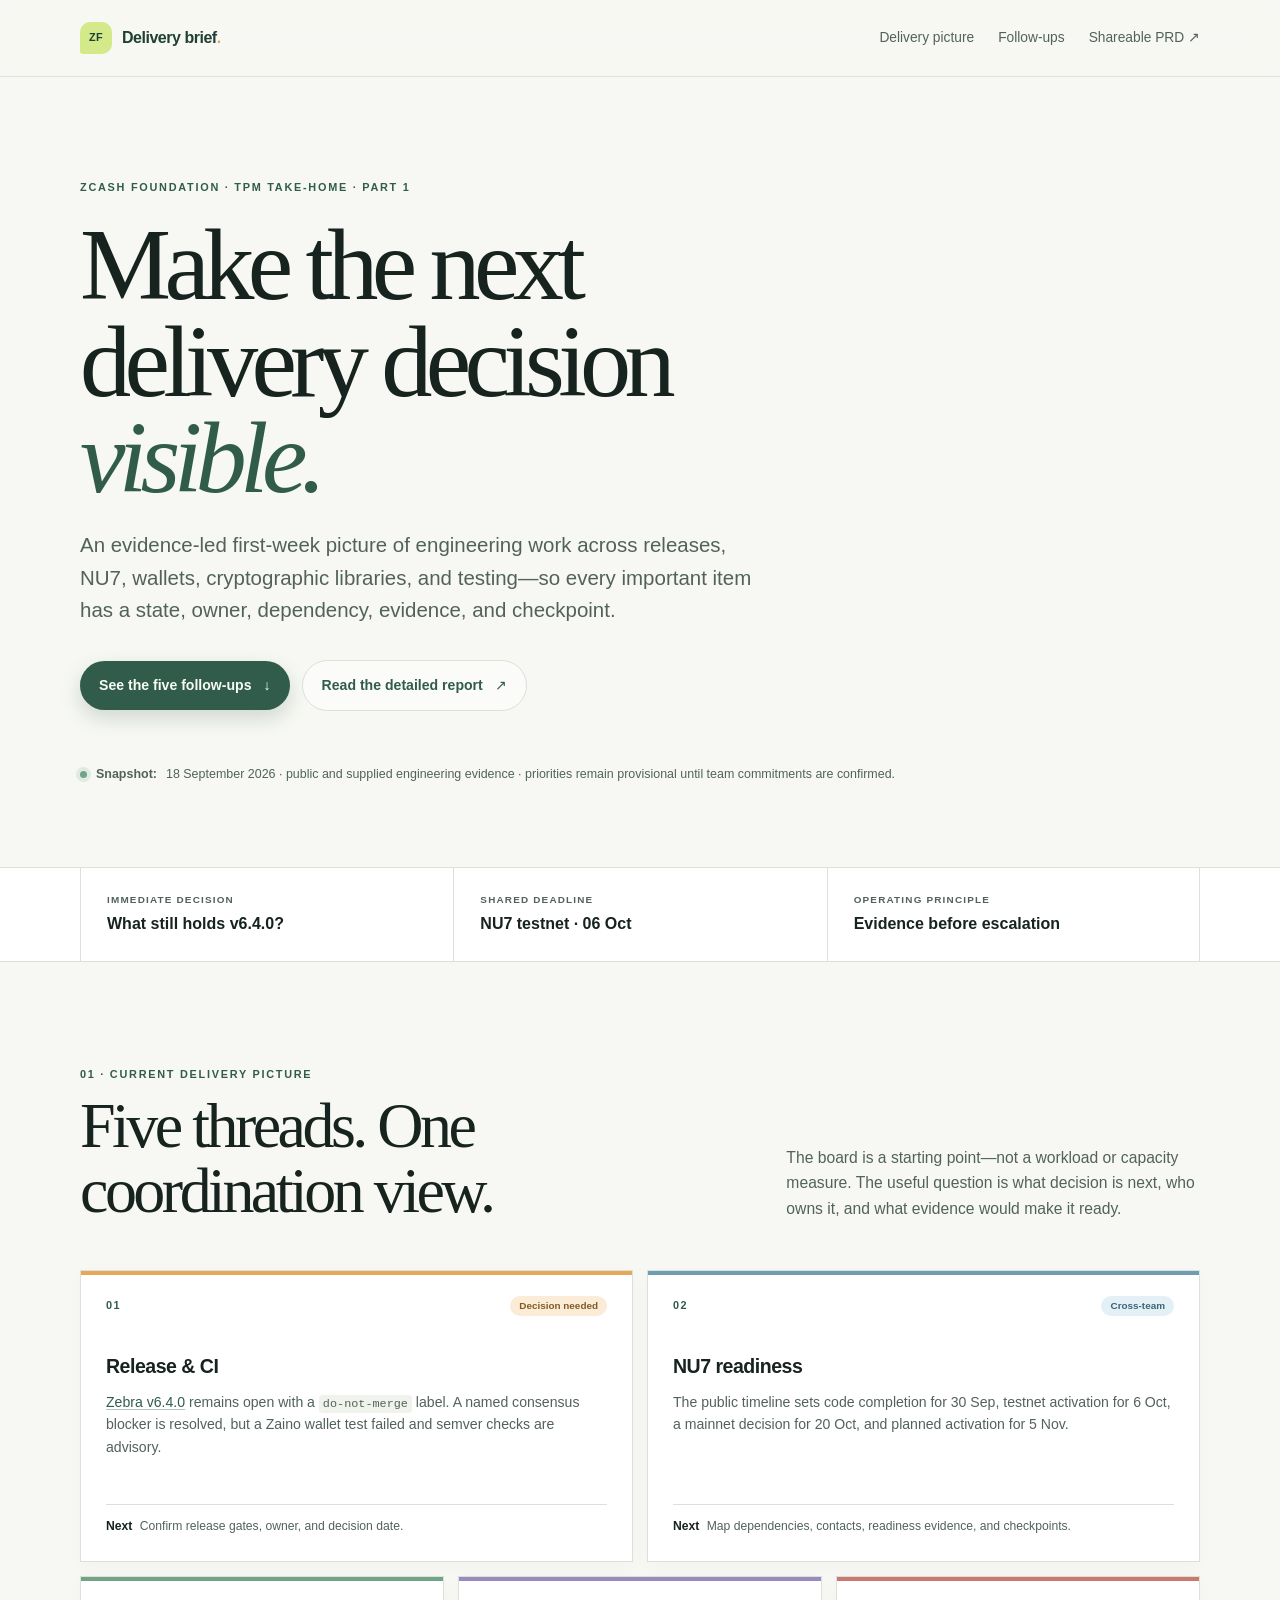
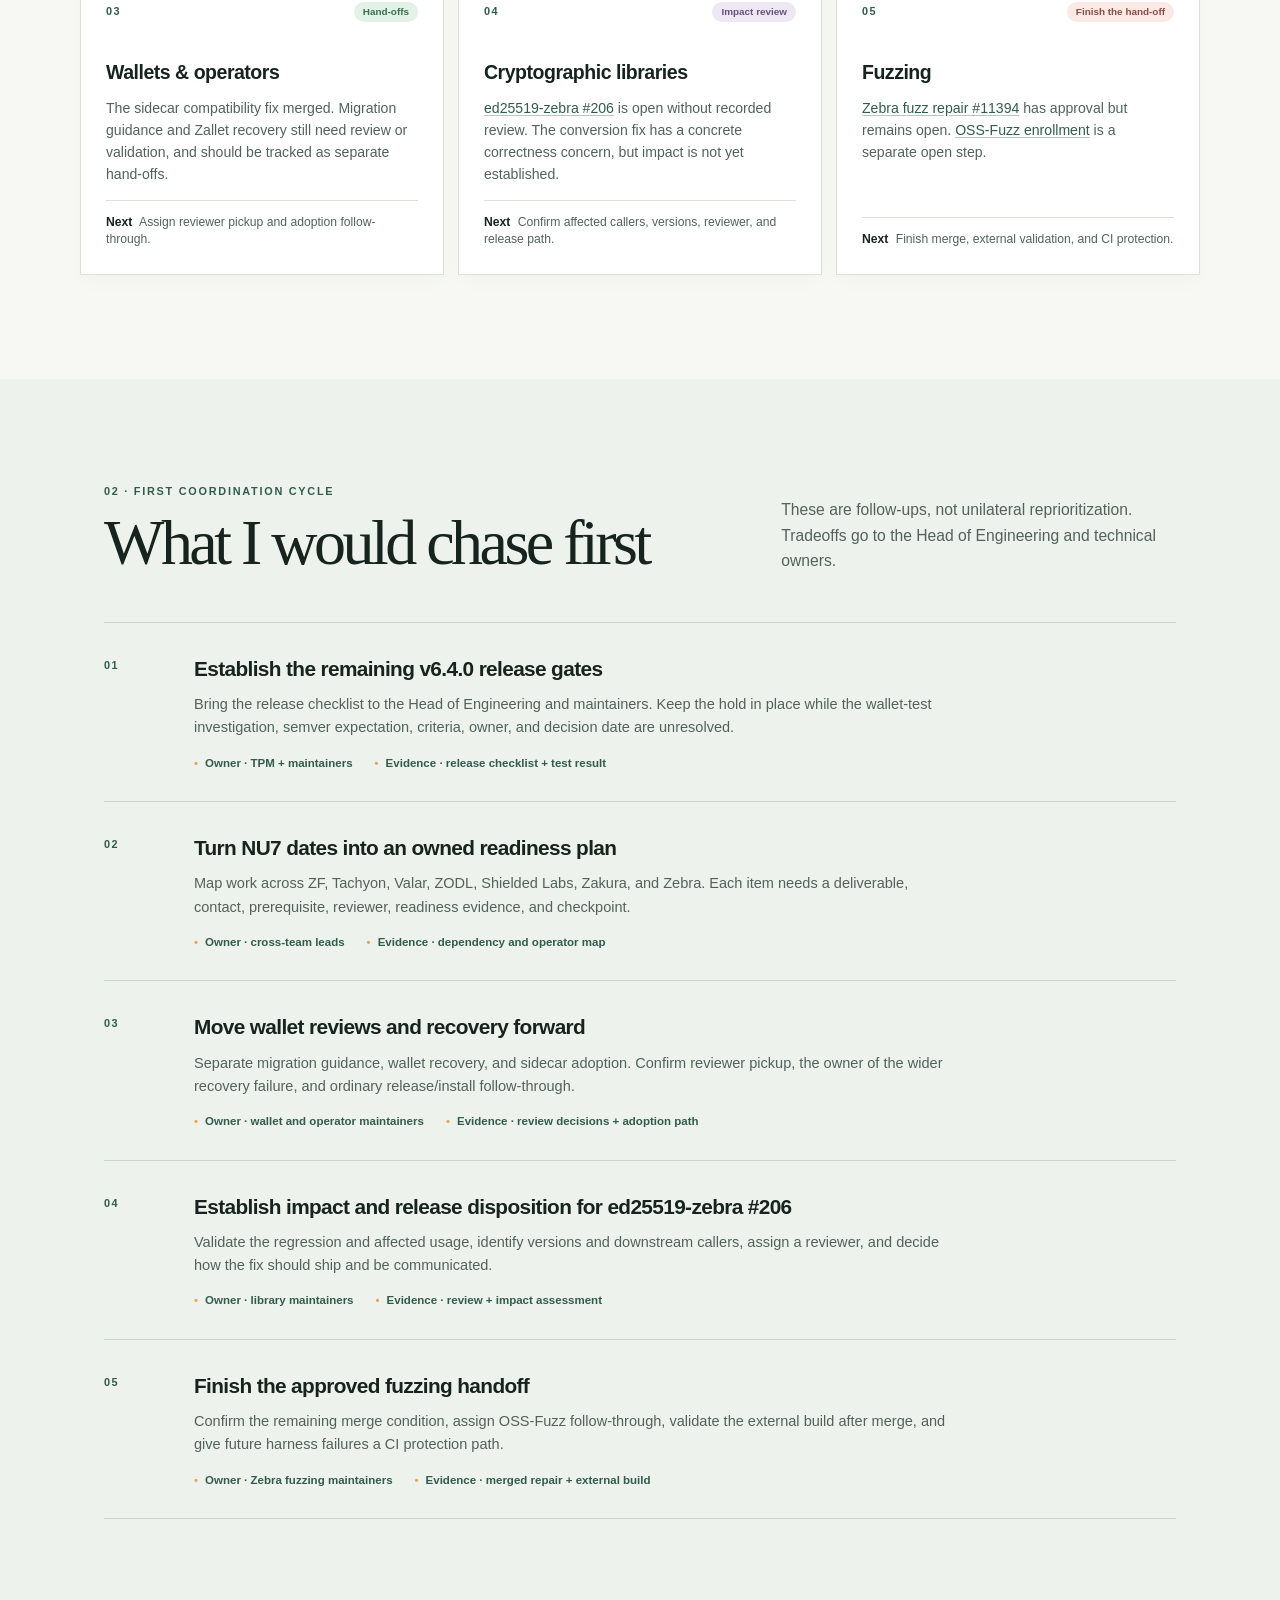
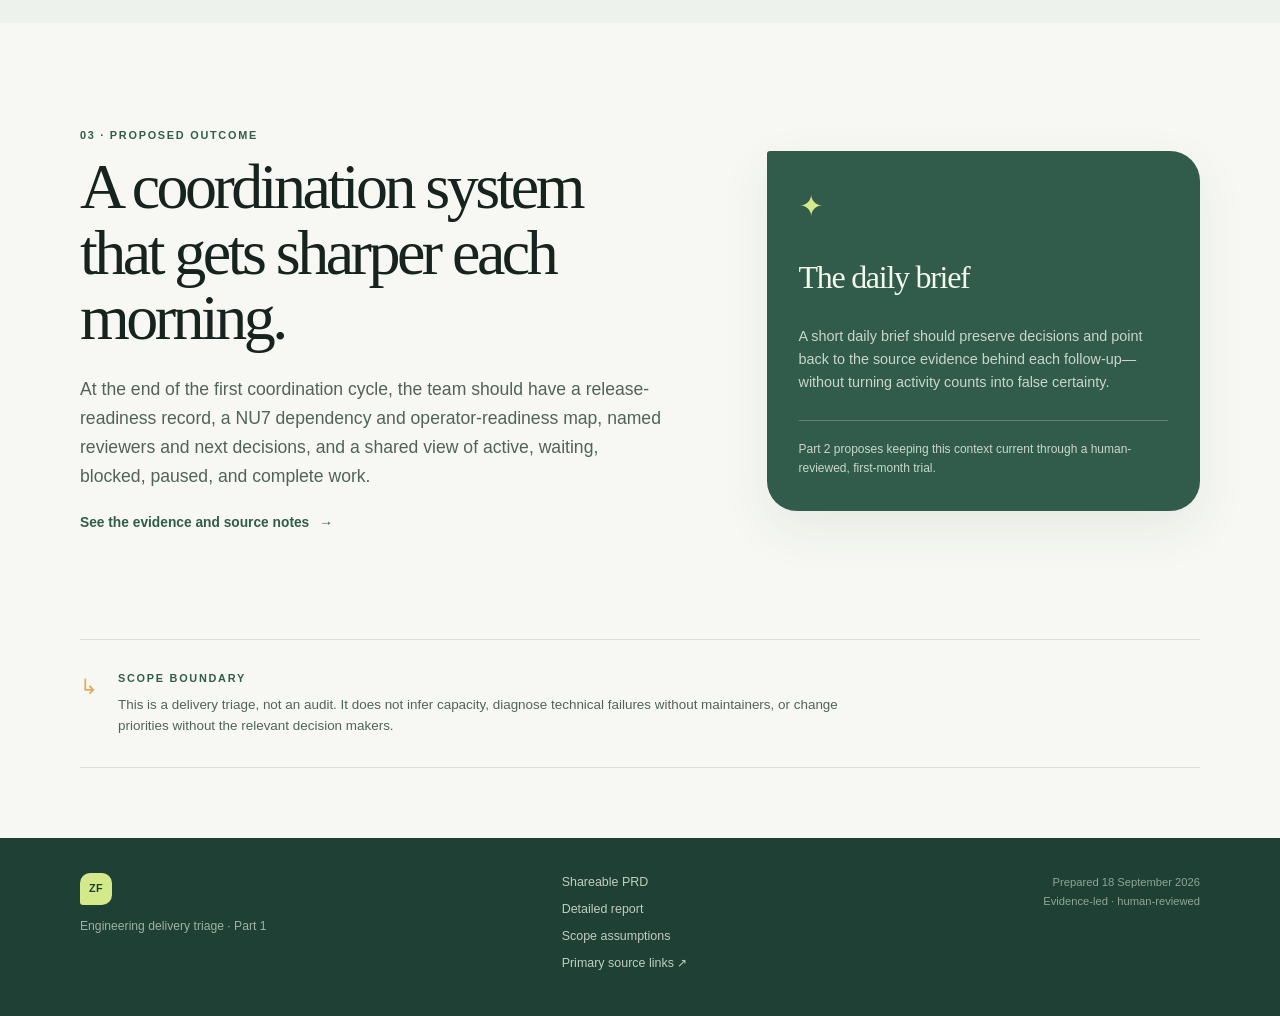
==== index.html @ 866935b1 "Add GitHub Pages delivery brief" ====
<!doctype html>
<html lang="en">
<head>
  <meta charset="utf-8">
  <meta name="viewport" content="width=device-width, initial-scale=1">
  <meta name="description" content="Part 1: an evidence-led delivery triage for the Zcash Foundation TPM take-home.">
  <title>Engineering delivery triage · Part 1</title>
  <link rel="stylesheet" href="styles.css">
</head>
<body>
  <header class="site-header">
    <div class="shell nav-wrap">
      <a class="brand" href="index.html" aria-label="Engineering delivery triage home">
        <span class="brand-mark">ZF</span>
        <span>Delivery brief<span class="brand-dot">.</span></span>
      </a>
      <nav aria-label="Primary navigation">
        <a href="#picture">Delivery picture</a>
        <a href="#follow-ups">Follow-ups</a>
        <a href="prd.html">Shareable PRD <span aria-hidden="true">↗</span></a>
      </nav>
    </div>
  </header>

  <main>
    <section class="hero shell">
      <div class="eyebrow">Zcash Foundation · TPM take-home · Part 1</div>
      <h1>Make the next delivery decision <em>visible.</em></h1>
      <p class="hero-lede">An evidence-led first-week picture of engineering work across releases, NU7, wallets, cryptographic libraries, and testing—so every important item has a state, owner, dependency, evidence, and checkpoint.</p>
      <div class="hero-actions">
        <a class="button button-primary" href="#follow-ups">See the five follow-ups <span aria-hidden="true">↓</span></a>
        <a class="button button-quiet" href="report.html">Read the detailed report <span aria-hidden="true">↗</span></a>
      </div>
      <div class="hero-note"><span class="status-dot"></span><strong>Snapshot:</strong> 18 September 2026 · public and supplied engineering evidence · priorities remain provisional until team commitments are confirmed.</div>
    </section>

    <section class="signal-strip" aria-label="Key signals">
      <div class="shell signal-grid">
        <div class="signal"><span class="signal-label">Immediate decision</span><strong>What still holds v6.4.0?</strong></div>
        <div class="signal"><span class="signal-label">Shared deadline</span><strong>NU7 testnet · 06 Oct</strong></div>
        <div class="signal"><span class="signal-label">Operating principle</span><strong>Evidence before escalation</strong></div>
      </div>
    </section>

    <section class="section shell" id="picture">
      <div class="section-heading">
        <div><div class="eyebrow">01 · Current delivery picture</div><h2>Five threads. One coordination view.</h2></div>
        <p>The board is a starting point—not a workload or capacity measure. The useful question is what decision is next, who owns it, and what evidence would make it ready.</p>
      </div>
      <div class="picture-grid">
        <article class="picture-card card-release">
          <div class="card-top"><span class="number">01</span><span class="tag tag-amber">Decision needed</span></div>
          <h3>Release &amp; CI</h3>
          <p><a href="https://github.com/ZcashFoundation/zebra/pull/11254">Zebra v6.4.0</a> remains open with a <code>do-not-merge</code> label. A named consensus blocker is resolved, but a Zaino wallet test failed and semver checks are advisory.</p>
          <div class="card-foot"><span>Next</span> Confirm release gates, owner, and decision date.</div>
        </article>
        <article class="picture-card card-nu7">
          <div class="card-top"><span class="number">02</span><span class="tag tag-blue">Cross-team</span></div>
          <h3>NU7 readiness</h3>
          <p>The public timeline sets code completion for 30 Sep, testnet activation for 6 Oct, a mainnet decision for 20 Oct, and planned activation for 5 Nov.</p>
          <div class="card-foot"><span>Next</span> Map dependencies, contacts, readiness evidence, and checkpoints.</div>
        </article>
        <article class="picture-card card-wallets">
          <div class="card-top"><span class="number">03</span><span class="tag tag-green">Hand-offs</span></div>
          <h3>Wallets &amp; operators</h3>
          <p>The sidecar compatibility fix merged. Migration guidance and Zallet recovery still need review or validation, and should be tracked as separate hand-offs.</p>
          <div class="card-foot"><span>Next</span> Assign reviewer pickup and adoption follow-through.</div>
        </article>
        <article class="picture-card card-crypto">
          <div class="card-top"><span class="number">04</span><span class="tag tag-purple">Impact review</span></div>
          <h3>Cryptographic libraries</h3>
          <p><a href="https://github.com/ZcashFoundation/ed25519-zebra/pull/206">ed25519-zebra #206</a> is open without recorded review. The conversion fix has a concrete correctness concern, but impact is not yet established.</p>
          <div class="card-foot"><span>Next</span> Confirm affected callers, versions, reviewer, and release path.</div>
        </article>
        <article class="picture-card card-fuzz">
          <div class="card-top"><span class="number">05</span><span class="tag tag-red">Finish the hand-off</span></div>
          <h3>Fuzzing</h3>
          <p><a href="https://github.com/ZcashFoundation/zebra/pull/11394">Zebra fuzz repair #11394</a> has approval but remains open. <a href="https://github.com/google/oss-fuzz/pull/15900">OSS-Fuzz enrollment</a> is a separate open step.</p>
          <div class="card-foot"><span>Next</span> Finish merge, external validation, and CI protection.</div>
        </article>
      </div>
    </section>

    <section class="section section-tint" id="follow-ups">
      <div class="shell">
        <div class="section-heading">
          <div><div class="eyebrow">02 · First coordination cycle</div><h2>What I would chase first</h2></div>
          <p>These are follow-ups, not unilateral reprioritization. Tradeoffs go to the Head of Engineering and technical owners.</p>
        </div>
        <div class="follow-list">
          <article class="follow-item"><div class="follow-index">01</div><div><h3>Establish the remaining v6.4.0 release gates</h3><p>Bring the release checklist to the Head of Engineering and maintainers. Keep the hold in place while the wallet-test investigation, semver expectation, criteria, owner, and decision date are unresolved.</p><div class="meta-row"><span>Owner · TPM + maintainers</span><span>Evidence · release checklist + test result</span></div></div></article>
          <article class="follow-item"><div class="follow-index">02</div><div><h3>Turn NU7 dates into an owned readiness plan</h3><p>Map work across ZF, Tachyon, Valar, ZODL, Shielded Labs, Zakura, and Zebra. Each item needs a deliverable, contact, prerequisite, reviewer, readiness evidence, and checkpoint.</p><div class="meta-row"><span>Owner · cross-team leads</span><span>Evidence · dependency and operator map</span></div></div></article>
          <article class="follow-item"><div class="follow-index">03</div><div><h3>Move wallet reviews and recovery forward</h3><p>Separate migration guidance, wallet recovery, and sidecar adoption. Confirm reviewer pickup, the owner of the wider recovery failure, and ordinary release/install follow-through.</p><div class="meta-row"><span>Owner · wallet and operator maintainers</span><span>Evidence · review decisions + adoption path</span></div></div></article>
          <article class="follow-item"><div class="follow-index">04</div><div><h3>Establish impact and release disposition for ed25519-zebra #206</h3><p>Validate the regression and affected usage, identify versions and downstream callers, assign a reviewer, and decide how the fix should ship and be communicated.</p><div class="meta-row"><span>Owner · library maintainers</span><span>Evidence · review + impact assessment</span></div></div></article>
          <article class="follow-item"><div class="follow-index">05</div><div><h3>Finish the approved fuzzing handoff</h3><p>Confirm the remaining merge condition, assign OSS-Fuzz follow-through, validate the external build after merge, and give future harness failures a CI protection path.</p><div class="meta-row"><span>Owner · Zebra fuzzing maintainers</span><span>Evidence · merged repair + external build</span></div></div></article>
        </div>
      </div>
    </section>

    <section class="section shell two-col" id="outcome">
      <div>
        <div class="eyebrow">03 · Proposed outcome</div>
        <h2>A coordination system that gets sharper each morning.</h2>
        <p class="large-copy">At the end of the first coordination cycle, the team should have a release-readiness record, a NU7 dependency and operator-readiness map, named reviewers and next decisions, and a shared view of active, waiting, blocked, paused, and complete work.</p>
        <a class="text-link" href="report.html">See the evidence and source notes <span aria-hidden="true">→</span></a>
      </div>
      <aside class="outcome-card">
        <div class="outcome-icon">✦</div>
        <h3>The daily brief</h3>
        <p>A short daily brief should preserve decisions and point back to the source evidence behind each follow-up—without turning activity counts into false certainty.</p>
        <div class="outcome-rule"></div>
        <p class="muted">Part 2 proposes keeping this context current through a human-reviewed, first-month trial.</p>
      </aside>
    </section>

    <section class="boundary shell">
      <div class="boundary-mark">↳</div>
      <div><div class="eyebrow">Scope boundary</div><p>This is a delivery triage, not an audit. It does not infer capacity, diagnose technical failures without maintainers, or change priorities without the relevant decision makers.</p></div>
    </section>
  </main>

  <footer class="site-footer">
    <div class="shell footer-grid">
      <div><span class="brand-mark">ZF</span><p>Engineering delivery triage · Part 1</p></div>
      <div class="footer-links"><a href="prd.html">Shareable PRD</a><a href="report.html">Detailed report</a><a href="output/part-1-scope-assumptions.md">Scope assumptions</a><a href="https://github.com/ZcashFoundation/zebra/milestone/42">Primary source links <span aria-hidden="true">↗</span></a></div>
      <div class="footer-note">Prepared 18 September 2026<br>Evidence-led · human-reviewed</div>
    </div>
  </footer>
</body>
</html>
---- styles.css ----
:root {
  --ink: #17231f;
  --ink-soft: #52625b;
  --paper: #f7f8f3;
  --surface: #ffffff;
  --tint: #edf2ec;
  --line: #d9e1d8;
  --moss: #315c4c;
  --moss-dark: #1f4035;
  --lime: #d4e98a;
  --amber: #e7a759;
  --blue: #6f9db2;
  --purple: #9b8abb;
  --red: #c9796d;
  --green: #71a486;
  --shadow: 0 18px 50px rgba(34, 59, 49, .08);
  font-family: Inter, ui-sans-serif, -apple-system, BlinkMacSystemFont, "Segoe UI", sans-serif;
  color: var(--ink);
  background: var(--paper);
  font-synthesis: none;
}

* { box-sizing: border-box; }
html { scroll-behavior: smooth; }
body { margin: 0; background: var(--paper); line-height: 1.6; }
a { color: inherit; }
.shell { width: min(1120px, calc(100% - 48px)); margin: 0 auto; }
.site-header { border-bottom: 1px solid rgba(217, 225, 216, .82); background: rgba(247, 248, 243, .88); backdrop-filter: blur(14px); position: sticky; top: 0; z-index: 10; }
.nav-wrap { min-height: 76px; display: flex; align-items: center; justify-content: space-between; gap: 24px; }
.brand { display: inline-flex; align-items: center; gap: 10px; color: var(--moss-dark); text-decoration: none; font-weight: 750; letter-spacing: -.03em; }
.brand-mark { display: inline-grid; place-items: center; width: 32px; height: 32px; border-radius: 10px 10px 10px 3px; color: var(--moss-dark); background: var(--lime); font-size: .68rem; letter-spacing: .04em; font-weight: 850; }
.brand-dot { color: var(--amber); }
nav { display: flex; gap: 24px; align-items: center; font-size: .86rem; color: var(--ink-soft); }
nav a, .text-link, .footer-links a { text-decoration: none; }
nav a:hover, .text-link:hover, .footer-links a:hover { color: var(--moss); }
.hero { padding: 102px 0 82px; position: relative; }
.hero::before { content: ""; width: 290px; height: 290px; border-radius: 50%; background: rgba(212, 233, 138, .34); filter: blur(3px); position: absolute; top: 56px; right: 4%; z-index: -1; }
.eyebrow { text-transform: uppercase; letter-spacing: .16em; font-size: .68rem; font-weight: 800; color: var(--moss); }
h1, h2, h3, p { margin-top: 0; }
h1 { max-width: 780px; margin: 21px 0 23px; font: 500 clamp(3.3rem, 8vw, 6.8rem)/.94 Georgia, "Times New Roman", serif; letter-spacing: -.065em; }
h1 em { color: var(--moss); font-style: italic; }
.hero-lede { max-width: 690px; color: var(--ink-soft); font-size: clamp(1.05rem, 1.8vw, 1.28rem); line-height: 1.58; }
.hero-actions { display: flex; flex-wrap: wrap; align-items: center; gap: 12px; margin-top: 34px; }
.button { display: inline-flex; align-items: center; gap: 12px; border-radius: 99px; padding: 13px 19px; font-size: .88rem; font-weight: 750; text-decoration: none; transition: transform .2s ease, box-shadow .2s ease, background .2s ease; }
.button:hover { transform: translateY(-2px); }
.button-primary { color: #f7fbf3; background: var(--moss); box-shadow: 0 8px 20px rgba(49, 92, 76, .2); }
.button-primary:hover { background: var(--moss-dark); box-shadow: 0 10px 25px rgba(49, 92, 76, .28); }
.button-quiet { border: 1px solid var(--line); background: rgba(255, 255, 255, .55); color: var(--moss); }
.button-quiet:hover { background: var(--surface); }
.hero-note { margin-top: 54px; display: flex; align-items: center; gap: 9px; color: var(--ink-soft); font-size: .78rem; }
.status-dot { width: 7px; height: 7px; background: var(--green); border-radius: 50%; box-shadow: 0 0 0 4px rgba(113, 164, 134, .16); flex: 0 0 auto; }
.signal-strip { border-top: 1px solid var(--line); border-bottom: 1px solid var(--line); background: var(--surface); }
.signal-grid { display: grid; grid-template-columns: repeat(3, 1fr); }
.signal { min-height: 93px; padding: 20px 26px; border-left: 1px solid var(--line); display: flex; flex-direction: column; justify-content: center; gap: 3px; }
.signal:last-child { border-right: 1px solid var(--line); }
.signal-label { text-transform: uppercase; letter-spacing: .12em; font-size: .62rem; color: var(--ink-soft); font-weight: 800; }
.signal strong { font-size: 1rem; font-weight: 650; }
.section { padding: 104px 0; }
.section-tint { background: var(--tint); max-width: none; padding-left: max(24px, calc((100vw - 1120px) / 2)); padding-right: max(24px, calc((100vw - 1120px) / 2)); }
.section-heading { display: grid; grid-template-columns: minmax(0, 1fr) minmax(300px, .65fr); gap: 70px; align-items: end; margin-bottom: 46px; }
h2 { margin: 10px 0 0; font: 500 clamp(2.3rem, 5vw, 4.2rem)/1.02 Georgia, "Times New Roman", serif; letter-spacing: -.055em; }
.section-heading > p { color: var(--ink-soft); font-size: .98rem; margin-bottom: 3px; }
.picture-grid { display: grid; grid-template-columns: repeat(6, 1fr); gap: 14px; }
.picture-card { background: var(--surface); border: 1px solid var(--line); min-height: 292px; padding: 25px; display: flex; flex-direction: column; position: relative; overflow: hidden; box-shadow: 0 6px 18px rgba(34, 59, 49, .025); }
.picture-card::before { content: ""; height: 4px; background: var(--accent); position: absolute; left: 0; right: 0; top: 0; }
.picture-card:nth-child(-n+2) { grid-column: span 3; }
.picture-card:nth-child(n+3) { grid-column: span 2; }
.card-release { --accent: var(--amber); } .card-nu7 { --accent: var(--blue); } .card-wallets { --accent: var(--green); } .card-crypto { --accent: var(--purple); } .card-fuzz { --accent: var(--red); }
.card-top { display: flex; justify-content: space-between; align-items: center; gap: 10px; margin-bottom: 35px; }
.number, .follow-index { color: var(--moss); font-size: .68rem; letter-spacing: .14em; font-weight: 850; }
.tag { border-radius: 99px; padding: 5px 9px; font-size: .62rem; line-height: 1; font-weight: 800; white-space: nowrap; }
.tag-amber { color: #835a22; background: #faecd6; } .tag-blue { color: #3c6578; background: #e3f0f5; } .tag-green { color: #3c6d50; background: #e2f2e6; } .tag-purple { color: #655278; background: #eee8f5; } .tag-red { color: #8b4d46; background: #fae9e5; }
.picture-card h3 { margin-bottom: 9px; font-size: 1.22rem; letter-spacing: -.025em; }
.picture-card p { color: var(--ink-soft); font-size: .88rem; line-height: 1.58; }
.picture-card a { color: var(--moss); text-decoration-color: rgba(49, 92, 76, .35); text-underline-offset: 2px; }
code { background: #f0f2ec; border-radius: 4px; padding: 2px 4px; font-size: .84em; }
.card-foot { border-top: 1px solid var(--line); padding-top: 13px; margin-top: auto; color: var(--ink-soft); font-size: .76rem; line-height: 1.45; }
.card-foot span { color: var(--ink); font-weight: 800; margin-right: 4px; }
.follow-list { border-top: 1px solid rgba(49, 92, 76, .18); }
.follow-item { display: grid; grid-template-columns: 65px 1fr; gap: 25px; padding: 29px 0; border-bottom: 1px solid rgba(49, 92, 76, .18); }
.follow-index { padding-top: 5px; }
.follow-item h3 { margin-bottom: 8px; font-size: 1.3rem; letter-spacing: -.03em; }
.follow-item p { max-width: 760px; color: var(--ink-soft); font-size: .91rem; margin-bottom: 14px; }
.meta-row { display: flex; gap: 22px; flex-wrap: wrap; color: var(--moss); font-size: .72rem; font-weight: 750; }
.meta-row span::before { content: "•"; color: var(--amber); margin-right: 7px; }
.two-col { display: grid; grid-template-columns: 1.15fr .85fr; gap: 100px; align-items: center; }
.large-copy { margin-top: 25px; max-width: 650px; color: var(--ink-soft); font-size: 1.1rem; line-height: 1.65; }
.text-link { display: inline-flex; gap: 10px; align-items: center; color: var(--moss); font-size: .86rem; font-weight: 800; }
.outcome-card { padding: 32px; background: var(--moss); color: #f4f8ed; border-radius: 3px 30px 30px 30px; box-shadow: var(--shadow); }
.outcome-icon { color: var(--lime); font-size: 1.8rem; margin-bottom: 32px; }
.outcome-card h3 { font: 500 2rem/1 Georgia, serif; letter-spacing: -.04em; }
.outcome-card p { color: rgba(244, 248, 237, .78); font-size: .9rem; }
.outcome-rule { height: 1px; margin: 26px 0 19px; background: rgba(244, 248, 237, .25); }
.outcome-card .muted { font-size: .75rem; margin-bottom: 0; }
.boundary { border-top: 1px solid var(--line); border-bottom: 1px solid var(--line); padding-top: 30px; padding-bottom: 30px; display: flex; align-items: flex-start; gap: 20px; color: var(--ink-soft); }
.boundary-mark { color: var(--amber); font-size: 1.3rem; }
.boundary p { max-width: 760px; margin: 7px 0 0; font-size: .84rem; }
.site-footer { margin-top: 70px; padding: 35px 0 42px; background: var(--moss-dark); color: #eff5e9; }
.footer-grid { display: grid; grid-template-columns: 1fr 1fr auto; gap: 30px; align-items: start; }
.footer-grid .brand-mark { margin-bottom: 12px; } .footer-grid p { color: rgba(239, 245, 233, .62); margin: 0; font-size: .76rem; }
.footer-links { display: flex; flex-direction: column; gap: 7px; color: rgba(239, 245, 233, .78); font-size: .78rem; }
.footer-note { color: rgba(239, 245, 233, .55); font-size: .7rem; line-height: 1.7; text-align: right; }

/* Long-form report */
.report-shell { max-width: 840px; padding-top: 78px; padding-bottom: 100px; }
.report-header { border-bottom: 1px solid var(--line); padding-bottom: 40px; margin-bottom: 48px; }
.report-header h1 { font-size: clamp(3rem, 7vw, 5.4rem); margin-bottom: 20px; }
.report-kicker { color: var(--ink-soft); font-size: .85rem; }
.prose { color: var(--ink); }
.prose h1, .prose h2, .prose h3, .prose h4 { scroll-margin-top: 100px; }
.prose h1 { font: 500 clamp(2.4rem, 6vw, 4.5rem)/1 Georgia, serif; margin: 0 0 30px; }
.prose h2 { font-size: 2.2rem; margin-top: 60px; margin-bottom: 16px; }
.prose h3 { font: 650 1.3rem/1.25 var(--font, Inter, sans-serif); margin-top: 34px; margin-bottom: 10px; }
.prose p, .prose li { max-width: 740px; color: #405149; font-size: 1rem; }
.prose p { margin-bottom: 17px; }
.prose ul, .prose ol { padding-left: 25px; margin: 12px 0 24px; }
.prose li { margin: 7px 0; }
.prose a { color: var(--moss); text-underline-offset: 3px; }
.prose strong { color: var(--ink); }
.prose blockquote { border-left: 3px solid var(--lime); margin: 26px 0; padding: 4px 22px; color: var(--ink-soft); }
.prose table { width: 100%; border-collapse: collapse; margin: 24px 0 35px; font-size: .88rem; }
.prose th, .prose td { border: 1px solid var(--line); padding: 11px 13px; text-align: left; vertical-align: top; }
.prose th { background: var(--tint); color: var(--moss-dark); font-weight: 800; }
.prose hr { border: 0; border-top: 1px solid var(--line); margin: 42px 0; }
.prose pre { overflow-x: auto; background: #1b2e27; color: #eef5e9; padding: 18px; border-radius: 10px; }
.prose pre code { background: transparent; padding: 0; }
.loading, .error { padding: 25px; background: var(--tint); border: 1px solid var(--line); color: var(--ink-soft); }
.error { border-color: #eab9b0; background: #fff1ee; color: #824c43; }

@media (max-width: 760px) {
  .shell { width: min(100% - 32px, 620px); }
  .site-header { position: static; }
  .nav-wrap { min-height: 68px; }
  nav { gap: 12px; font-size: .72rem; } nav a:nth-child(-n+2) { display: none; }
  .hero { padding: 72px 0 60px; } .hero::before { width: 190px; height: 190px; top: 35px; right: -50px; }
  h1 { font-size: clamp(3.1rem, 16vw, 5rem); } .hero-note { align-items: flex-start; line-height: 1.45; }
  .signal-grid { display: block; } .signal { min-height: 0; padding: 15px 0; border-left: 0; border-bottom: 1px solid var(--line); } .signal:last-child { border-right: 0; border-bottom: 0; }
  .section { padding: 72px 0; } .section-tint { padding-left: 16px; padding-right: 16px; } .section-heading { display: block; margin-bottom: 32px; } .section-heading > p { margin-top: 20px; }
  .picture-grid { display: block; } .picture-card { margin-bottom: 14px; min-height: 260px; }
  .follow-item { grid-template-columns: 39px 1fr; gap: 12px; } .follow-item h3 { font-size: 1.12rem; }
  .two-col { display: block; } .outcome-card { margin-top: 45px; } .boundary { margin-top: 0; }
  .footer-grid { display: block; } .footer-links { margin: 28px 0; } .footer-note { text-align: left; }
  .report-shell { padding-top: 55px; } .prose table { display: block; overflow-x: auto; white-space: normal; }
}
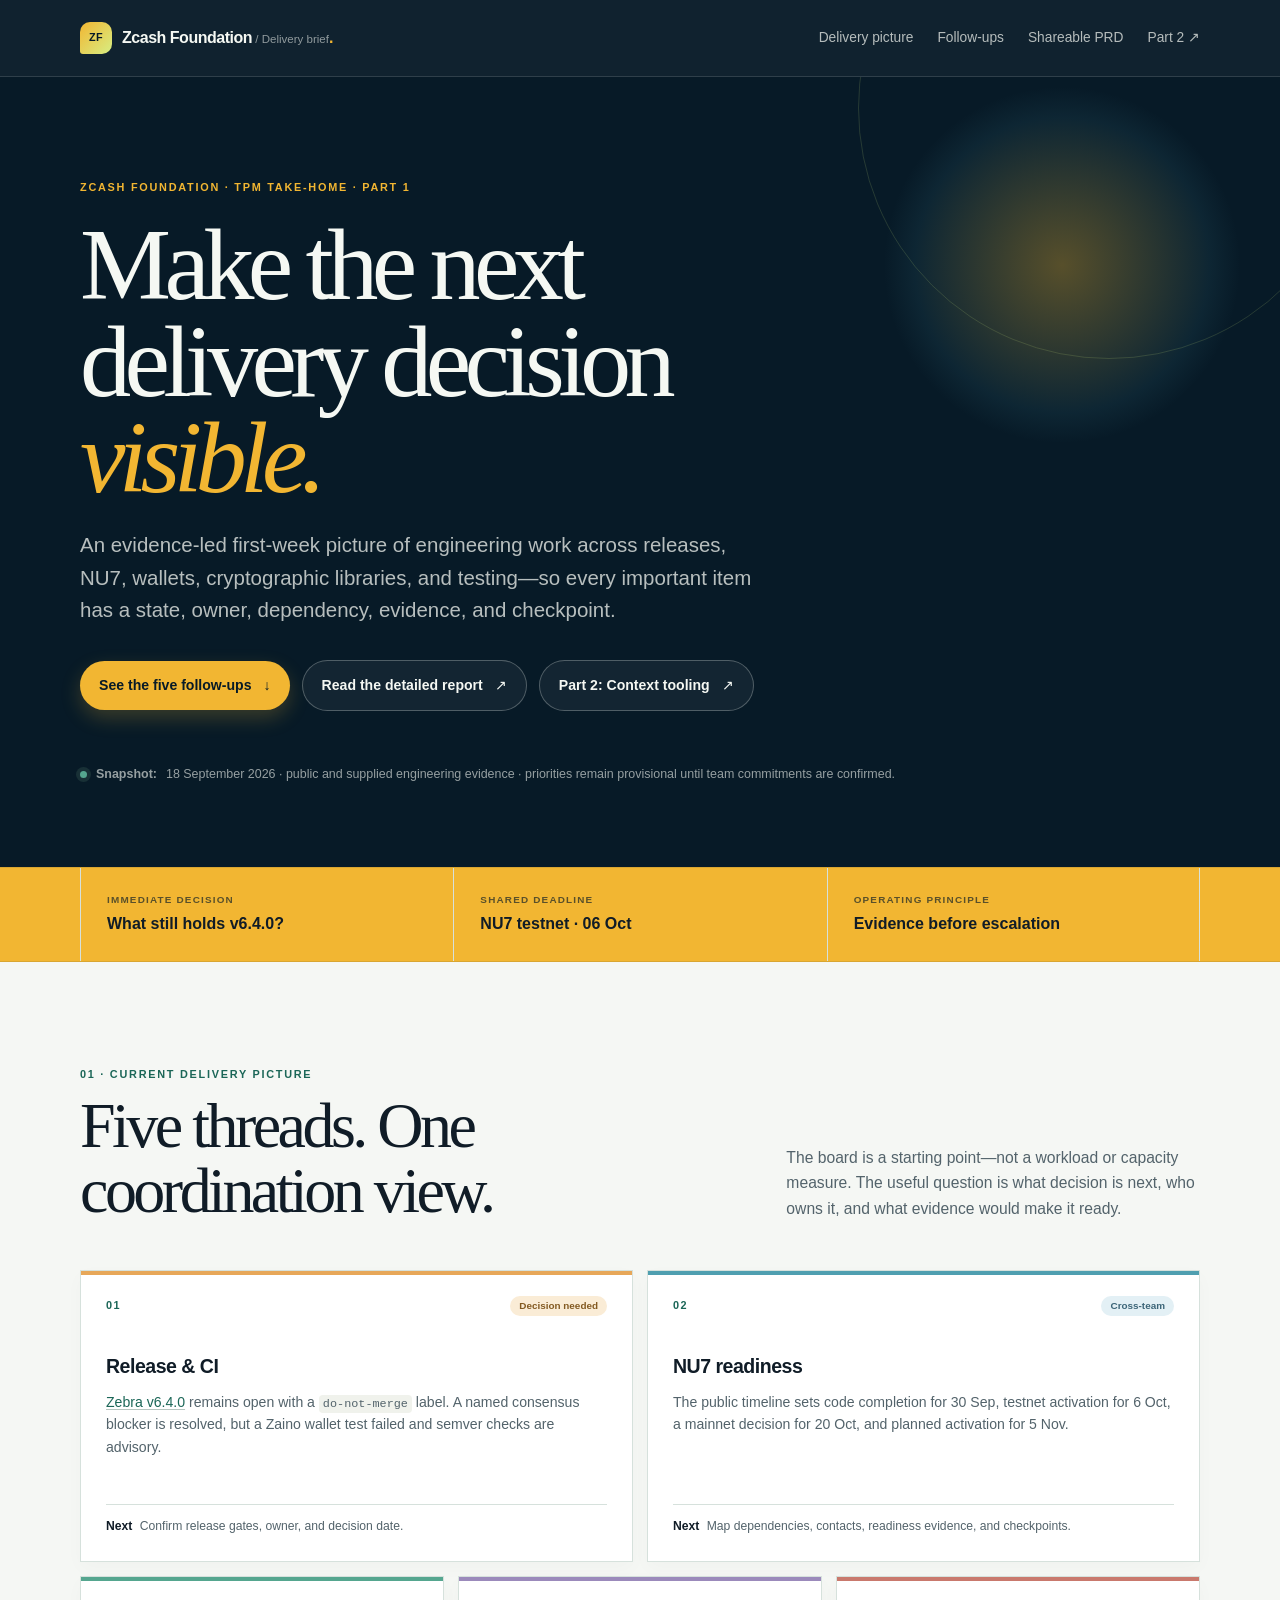
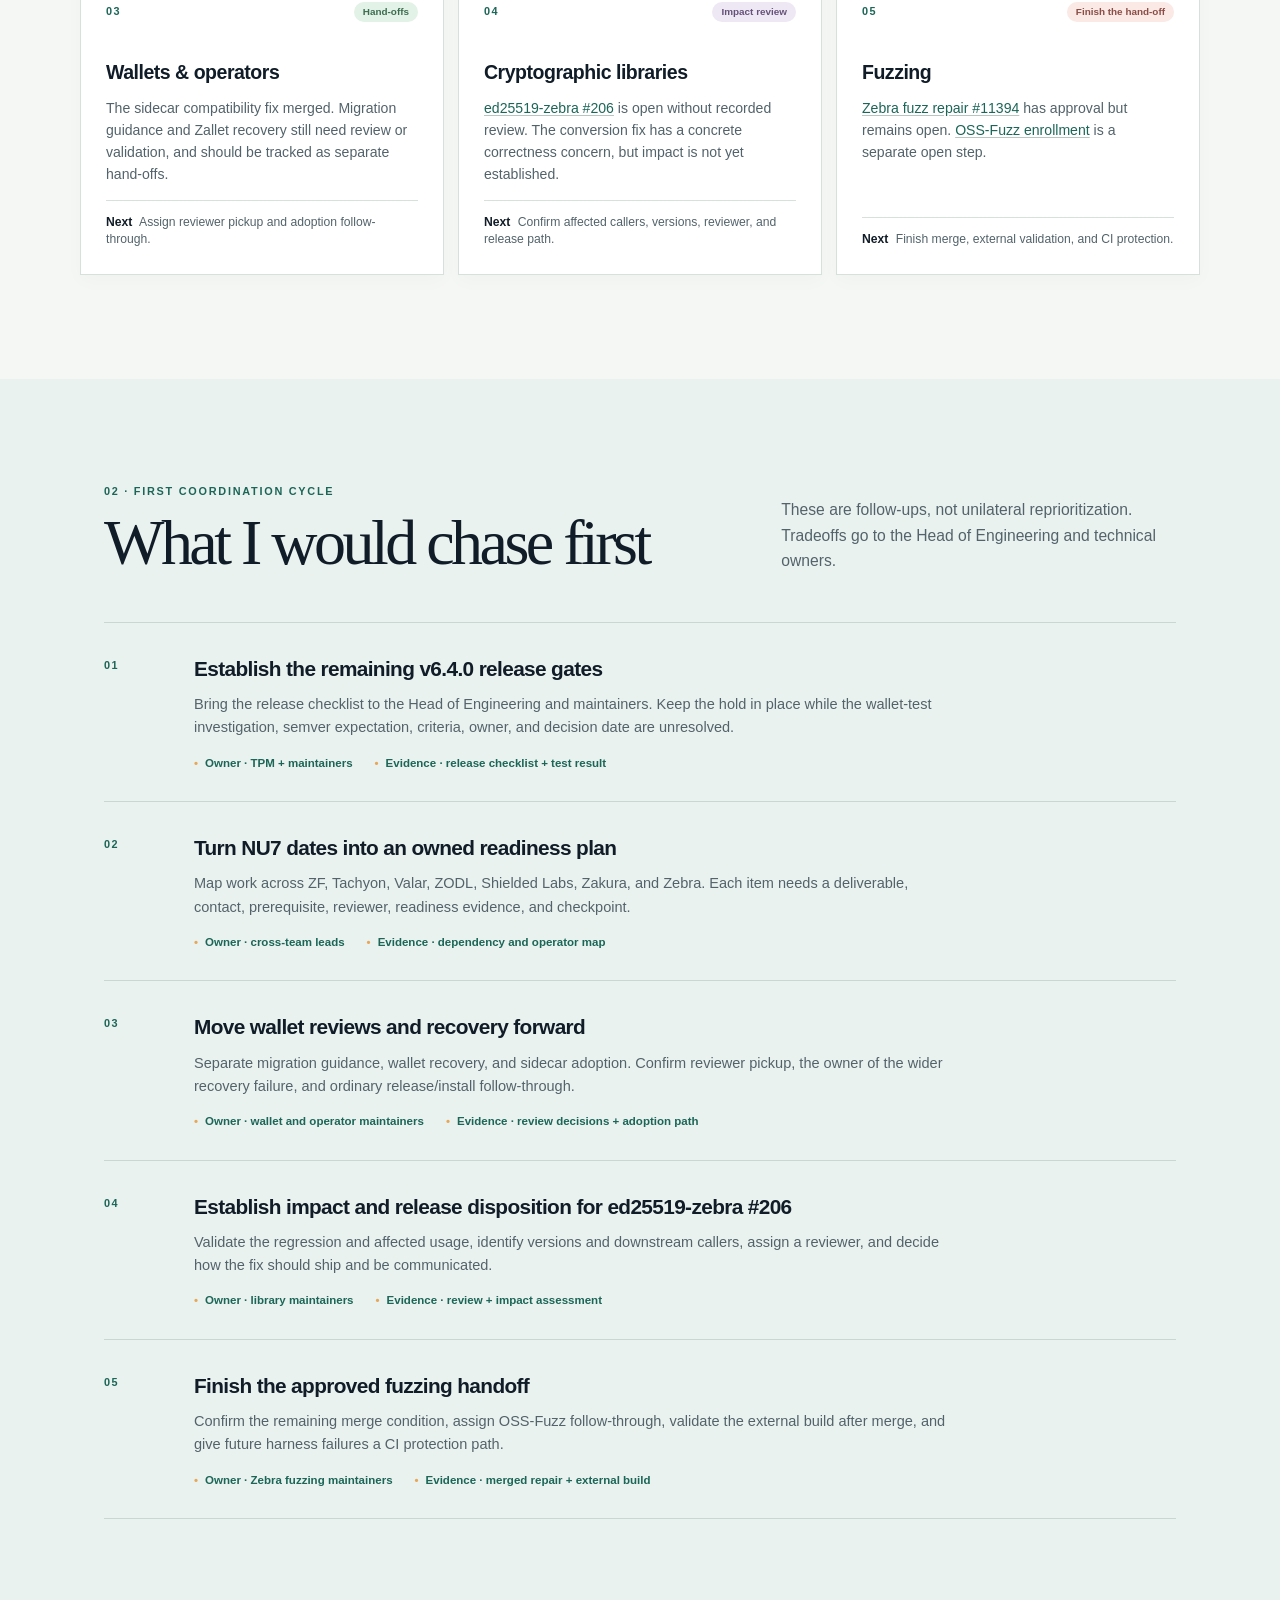
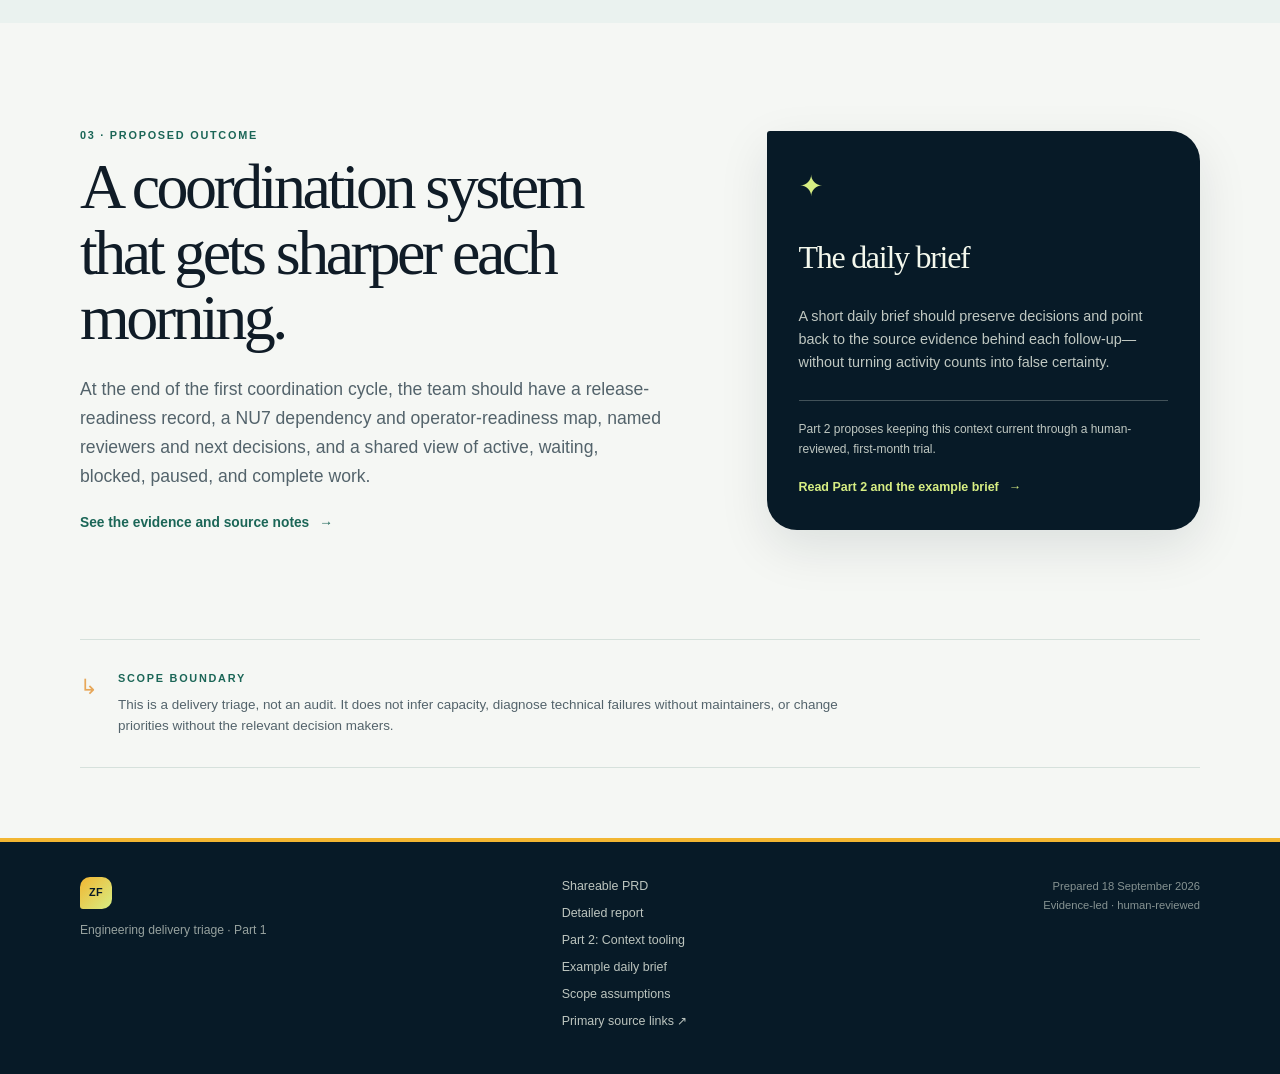
==== commit 3bcc087b: "Add Part 2 context tooling page" ====
--- a/index.html
+++ b/index.html
@@ -12,12 +12,13 @@
     <div class="shell nav-wrap">
       <a class="brand" href="index.html" aria-label="Engineering delivery triage home">
         <span class="brand-mark">ZF</span>
-        <span>Delivery brief<span class="brand-dot">.</span></span>
+        <span>Zcash Foundation<span class="brand-sub"> / Delivery brief</span><span class="brand-dot">.</span></span>
       </a>
       <nav aria-label="Primary navigation">
         <a href="#picture">Delivery picture</a>
         <a href="#follow-ups">Follow-ups</a>
-        <a href="prd.html">Shareable PRD <span aria-hidden="true">↗</span></a>
+        <a href="prd.html">Shareable PRD</a>
+        <a href="part-2.html">Part 2 <span aria-hidden="true">↗</span></a>
       </nav>
     </div>
   </header>
@@ -30,6 +31,7 @@
       <div class="hero-actions">
         <a class="button button-primary" href="#follow-ups">See the five follow-ups <span aria-hidden="true">↓</span></a>
         <a class="button button-quiet" href="report.html">Read the detailed report <span aria-hidden="true">↗</span></a>
+        <a class="button button-quiet" href="part-2.html">Part 2: Context tooling <span aria-hidden="true">↗</span></a>
       </div>
       <div class="hero-note"><span class="status-dot"></span><strong>Snapshot:</strong> 18 September 2026 · public and supplied engineering evidence · priorities remain provisional until team commitments are confirmed.</div>
     </section>
@@ -110,6 +112,7 @@
         <p>A short daily brief should preserve decisions and point back to the source evidence behind each follow-up—without turning activity counts into false certainty.</p>
         <div class="outcome-rule"></div>
         <p class="muted">Part 2 proposes keeping this context current through a human-reviewed, first-month trial.</p>
+        <a class="text-link outcome-link" href="part-2.html">Read Part 2 and the example brief <span aria-hidden="true">→</span></a>
       </aside>
     </section>
 
@@ -122,7 +125,7 @@
   <footer class="site-footer">
     <div class="shell footer-grid">
       <div><span class="brand-mark">ZF</span><p>Engineering delivery triage · Part 1</p></div>
-      <div class="footer-links"><a href="prd.html">Shareable PRD</a><a href="report.html">Detailed report</a><a href="output/part-1-scope-assumptions.md">Scope assumptions</a><a href="https://github.com/ZcashFoundation/zebra/milestone/42">Primary source links <span aria-hidden="true">↗</span></a></div>
+      <div class="footer-links"><a href="prd.html">Shareable PRD</a><a href="report.html">Detailed report</a><a href="part-2.html">Part 2: Context tooling</a><a href="part-2.html#brief">Example daily brief</a><a href="output/part-1-scope-assumptions.md">Scope assumptions</a><a href="https://github.com/ZcashFoundation/zebra/milestone/42">Primary source links <span aria-hidden="true">↗</span></a></div>
       <div class="footer-note">Prepared 18 September 2026<br>Evidence-led · human-reviewed</div>
     </div>
   </footer>
--- a/styles.css
+++ b/styles.css
@@ -1,19 +1,21 @@
 :root {
-  --ink: #17231f;
-  --ink-soft: #52625b;
-  --paper: #f7f8f3;
+  --ink: #101c27;
+  --ink-soft: #53636b;
+  --paper: #f5f7f4;
   --surface: #ffffff;
-  --tint: #edf2ec;
-  --line: #d9e1d8;
-  --moss: #315c4c;
-  --moss-dark: #1f4035;
-  --lime: #d4e98a;
+  --tint: #eaf2ef;
+  --line: #d6e1dc;
+  --moss: #1b6657;
+  --moss-dark: #092d2b;
+  --night: #071a27;
+  --gold: #f2b632;
+  --lime: #d7ee83;
   --amber: #e7a759;
-  --blue: #6f9db2;
+  --blue: #4f9fb0;
   --purple: #9b8abb;
   --red: #c9796d;
-  --green: #71a486;
-  --shadow: 0 18px 50px rgba(34, 59, 49, .08);
+  --green: #55a68f;
+  --shadow: 0 18px 50px rgba(7, 26, 39, .10);
   font-family: Inter, ui-sans-serif, -apple-system, BlinkMacSystemFont, "Segoe UI", sans-serif;
   color: var(--ink);
   background: var(--paper);
@@ -25,35 +27,38 @@
 body { margin: 0; background: var(--paper); line-height: 1.6; }
 a { color: inherit; }
 .shell { width: min(1120px, calc(100% - 48px)); margin: 0 auto; }
-.site-header { border-bottom: 1px solid rgba(217, 225, 216, .82); background: rgba(247, 248, 243, .88); backdrop-filter: blur(14px); position: sticky; top: 0; z-index: 10; }
+.site-header { border-bottom: 1px solid rgba(255, 255, 255, .13); background: rgba(7, 26, 39, .96); backdrop-filter: blur(14px); position: sticky; top: 0; z-index: 10; }
 .nav-wrap { min-height: 76px; display: flex; align-items: center; justify-content: space-between; gap: 24px; }
-.brand { display: inline-flex; align-items: center; gap: 10px; color: var(--moss-dark); text-decoration: none; font-weight: 750; letter-spacing: -.03em; }
-.brand-mark { display: inline-grid; place-items: center; width: 32px; height: 32px; border-radius: 10px 10px 10px 3px; color: var(--moss-dark); background: var(--lime); font-size: .68rem; letter-spacing: .04em; font-weight: 850; }
-.brand-dot { color: var(--amber); }
-nav { display: flex; gap: 24px; align-items: center; font-size: .86rem; color: var(--ink-soft); }
+.brand { display: inline-flex; align-items: center; gap: 10px; color: #f5f8f3; text-decoration: none; font-weight: 750; letter-spacing: -.03em; }
+.brand-mark { display: inline-grid; place-items: center; width: 32px; height: 32px; border-radius: 10px 10px 10px 3px; color: var(--night); background: linear-gradient(135deg, var(--gold), var(--lime)); font-size: .68rem; letter-spacing: .04em; font-weight: 900; }
+.brand-sub { color: rgba(245, 248, 243, .56); font-size: .72em; font-weight: 500; letter-spacing: 0; }
+.brand-dot { color: var(--gold); }
+nav { display: flex; gap: 24px; align-items: center; font-size: .86rem; color: rgba(245, 248, 243, .72); }
 nav a, .text-link, .footer-links a { text-decoration: none; }
-nav a:hover, .text-link:hover, .footer-links a:hover { color: var(--moss); }
-.hero { padding: 102px 0 82px; position: relative; }
-.hero::before { content: ""; width: 290px; height: 290px; border-radius: 50%; background: rgba(212, 233, 138, .34); filter: blur(3px); position: absolute; top: 56px; right: 4%; z-index: -1; }
+nav a:hover, .text-link:hover, .footer-links a:hover { color: var(--gold); }
+.hero { width: auto; max-width: none; margin: 0; padding: 102px max(24px, calc((100vw - 1120px) / 2)) 82px; position: relative; overflow: hidden; background: var(--night); color: #f5f8f3; }
+.hero::before { content: ""; width: 360px; height: 360px; border-radius: 50%; background: radial-gradient(circle, rgba(242, 182, 50, .34), rgba(79, 159, 176, .09) 58%, transparent 70%); position: absolute; top: 8px; right: 3%; z-index: 0; }
+.hero::after { content: ""; width: 500px; height: 500px; border: 1px solid rgba(215, 238, 131, .15); border-radius: 50%; position: absolute; top: -220px; right: -80px; z-index: 0; }
+.hero > * { position: relative; z-index: 1; }
 .eyebrow { text-transform: uppercase; letter-spacing: .16em; font-size: .68rem; font-weight: 800; color: var(--moss); }
 h1, h2, h3, p { margin-top: 0; }
 h1 { max-width: 780px; margin: 21px 0 23px; font: 500 clamp(3.3rem, 8vw, 6.8rem)/.94 Georgia, "Times New Roman", serif; letter-spacing: -.065em; }
 h1 em { color: var(--moss); font-style: italic; }
-.hero-lede { max-width: 690px; color: var(--ink-soft); font-size: clamp(1.05rem, 1.8vw, 1.28rem); line-height: 1.58; }
+.hero-lede { max-width: 690px; color: rgba(245, 248, 243, .74); font-size: clamp(1.05rem, 1.8vw, 1.28rem); line-height: 1.58; }
 .hero-actions { display: flex; flex-wrap: wrap; align-items: center; gap: 12px; margin-top: 34px; }
 .button { display: inline-flex; align-items: center; gap: 12px; border-radius: 99px; padding: 13px 19px; font-size: .88rem; font-weight: 750; text-decoration: none; transition: transform .2s ease, box-shadow .2s ease, background .2s ease; }
 .button:hover { transform: translateY(-2px); }
-.button-primary { color: #f7fbf3; background: var(--moss); box-shadow: 0 8px 20px rgba(49, 92, 76, .2); }
-.button-primary:hover { background: var(--moss-dark); box-shadow: 0 10px 25px rgba(49, 92, 76, .28); }
-.button-quiet { border: 1px solid var(--line); background: rgba(255, 255, 255, .55); color: var(--moss); }
-.button-quiet:hover { background: var(--surface); }
-.hero-note { margin-top: 54px; display: flex; align-items: center; gap: 9px; color: var(--ink-soft); font-size: .78rem; }
+.button-primary { color: var(--night); background: var(--gold); box-shadow: 0 8px 20px rgba(242, 182, 50, .22); }
+.button-primary:hover { background: var(--lime); box-shadow: 0 10px 25px rgba(215, 238, 131, .28); }
+.button-quiet { border: 1px solid rgba(245, 248, 243, .27); background: rgba(255, 255, 255, .05); color: #f5f8f3; }
+.button-quiet:hover { background: rgba(255, 255, 255, .13); }
+.hero-note { margin-top: 54px; display: flex; align-items: center; gap: 9px; color: rgba(245, 248, 243, .6); font-size: .78rem; }
 .status-dot { width: 7px; height: 7px; background: var(--green); border-radius: 50%; box-shadow: 0 0 0 4px rgba(113, 164, 134, .16); flex: 0 0 auto; }
-.signal-strip { border-top: 1px solid var(--line); border-bottom: 1px solid var(--line); background: var(--surface); }
+.signal-strip { border-top: 1px solid rgba(7, 26, 39, .1); border-bottom: 1px solid rgba(7, 26, 39, .1); background: var(--gold); }
 .signal-grid { display: grid; grid-template-columns: repeat(3, 1fr); }
 .signal { min-height: 93px; padding: 20px 26px; border-left: 1px solid var(--line); display: flex; flex-direction: column; justify-content: center; gap: 3px; }
 .signal:last-child { border-right: 1px solid var(--line); }
-.signal-label { text-transform: uppercase; letter-spacing: .12em; font-size: .62rem; color: var(--ink-soft); font-weight: 800; }
+.signal-label { text-transform: uppercase; letter-spacing: .12em; font-size: .62rem; color: rgba(7, 26, 39, .65); font-weight: 800; }
 .signal strong { font-size: 1rem; font-weight: 650; }
 .section { padding: 104px 0; }
 .section-tint { background: var(--tint); max-width: none; padding-left: max(24px, calc((100vw - 1120px) / 2)); padding-right: max(24px, calc((100vw - 1120px) / 2)); }
@@ -86,16 +91,18 @@
 .two-col { display: grid; grid-template-columns: 1.15fr .85fr; gap: 100px; align-items: center; }
 .large-copy { margin-top: 25px; max-width: 650px; color: var(--ink-soft); font-size: 1.1rem; line-height: 1.65; }
 .text-link { display: inline-flex; gap: 10px; align-items: center; color: var(--moss); font-size: .86rem; font-weight: 800; }
-.outcome-card { padding: 32px; background: var(--moss); color: #f4f8ed; border-radius: 3px 30px 30px 30px; box-shadow: var(--shadow); }
+.outcome-card { padding: 32px; background: var(--night); color: #f4f8ed; border-radius: 3px 30px 30px 30px; box-shadow: var(--shadow); }
 .outcome-icon { color: var(--lime); font-size: 1.8rem; margin-bottom: 32px; }
 .outcome-card h3 { font: 500 2rem/1 Georgia, serif; letter-spacing: -.04em; }
 .outcome-card p { color: rgba(244, 248, 237, .78); font-size: .9rem; }
 .outcome-rule { height: 1px; margin: 26px 0 19px; background: rgba(244, 248, 237, .25); }
 .outcome-card .muted { font-size: .75rem; margin-bottom: 0; }
+.outcome-link { color: var(--lime); margin-top: 19px; font-size: .78rem; }
+.outcome-link:hover { color: var(--gold); }
 .boundary { border-top: 1px solid var(--line); border-bottom: 1px solid var(--line); padding-top: 30px; padding-bottom: 30px; display: flex; align-items: flex-start; gap: 20px; color: var(--ink-soft); }
 .boundary-mark { color: var(--amber); font-size: 1.3rem; }
 .boundary p { max-width: 760px; margin: 7px 0 0; font-size: .84rem; }
-.site-footer { margin-top: 70px; padding: 35px 0 42px; background: var(--moss-dark); color: #eff5e9; }
+.site-footer { margin-top: 70px; padding: 35px 0 42px; background: var(--night); color: #eff5e9; border-top: 4px solid var(--gold); }
 .footer-grid { display: grid; grid-template-columns: 1fr 1fr auto; gap: 30px; align-items: start; }
 .footer-grid .brand-mark { margin-bottom: 12px; } .footer-grid p { color: rgba(239, 245, 233, .62); margin: 0; font-size: .76rem; }
 .footer-links { display: flex; flex-direction: column; gap: 7px; color: rgba(239, 245, 233, .78); font-size: .78rem; }
@@ -127,12 +134,75 @@
 .loading, .error { padding: 25px; background: var(--tint); border: 1px solid var(--line); color: var(--ink-soft); }
 .error { border-color: #eab9b0; background: #fff1ee; color: #824c43; }
 
+.hero h1 em, .part2-hero h1 em { color: var(--gold); }
+.hero .eyebrow, .part2-hero .eyebrow { color: var(--gold); }
+
+.part2-hero { padding: 92px 0 78px; background: var(--night); color: #f5f8f3; position: relative; overflow: hidden; }
+.part2-hero::before { content: ""; position: absolute; inset: 0; background: linear-gradient(116deg, transparent 0 58%, rgba(79, 159, 176, .12) 58% 70%, transparent 70%); pointer-events: none; }
+.part2-hero-grid { display: grid; grid-template-columns: minmax(0, 1.35fr) minmax(230px, .65fr); gap: 80px; align-items: center; position: relative; z-index: 1; }
+.part2-hero h1 { margin: 21px 0 23px; max-width: 700px; }
+.part2-hero .hero-lede { max-width: 660px; }
+.part2-stamp { justify-self: end; width: min(100%, 275px); aspect-ratio: 1; border: 1px solid rgba(215, 238, 131, .44); border-radius: 50%; display: flex; flex-direction: column; justify-content: center; padding: 42px; background: radial-gradient(circle at 35% 28%, rgba(242, 182, 50, .22), transparent 55%), rgba(255, 255, 255, .035); transform: rotate(4deg); box-shadow: 0 0 0 12px rgba(215, 238, 131, .035), 0 0 0 1px rgba(242, 182, 50, .08); }
+.stamp-symbol { color: var(--gold); font-size: 2.1rem; line-height: 1; margin-bottom: 22px; }
+.stamp-label { color: var(--lime); text-transform: uppercase; letter-spacing: .13em; font-size: .62rem; font-weight: 800; }
+.part2-stamp strong { font: 500 1.7rem/1.04 Georgia, serif; letter-spacing: -.04em; margin: 14px 0 18px; }
+.stamp-note { color: rgba(245, 248, 243, .56); font-size: .71rem; }
+.diagram-card { background: var(--night); border: 1px solid rgba(79, 159, 176, .34); border-radius: 3px 24px 24px 24px; overflow: hidden; box-shadow: var(--shadow); }
+.diagram-caption { padding: 18px 22px; display: flex; justify-content: space-between; align-items: center; border-bottom: 1px solid rgba(245, 248, 243, .13); color: var(--lime); text-transform: uppercase; letter-spacing: .13em; font-size: .66rem; font-weight: 800; }
+.diagram-caption a { color: rgba(245, 248, 243, .7); text-transform: none; letter-spacing: 0; font-size: .75rem; font-weight: 600; }
+.context-diagram { width: 100%; height: auto; min-height: 440px; display: block; padding: 18px; }
+.diagram-node rect { fill: #10343a; stroke: #5bb8ad; stroke-width: 1.5; }
+.diagram-node text { fill: #f5f8f3; font: 600 15px Inter, sans-serif; }
+.diagram-node-source rect { fill: #574522; stroke: var(--gold); }
+.diagram-node-review rect { fill: #3d3352; stroke: #b8a2d3; }
+.diagram-node-context rect { fill: #174b4a; stroke: var(--lime); stroke-width: 2; }
+.diagram-node-action rect { fill: #153c53; stroke: #79c3d2; }
+.diagram-line, .diagram-line-muted { fill: none; stroke-linecap: round; stroke-width: 2; marker-end: url(#arrow); }
+.diagram-line { stroke: var(--gold); }
+.diagram-line-muted { stroke: #6aa9a1; stroke-dasharray: 7 6; marker-end: url(#arrow-muted); }
+.diagram-label { fill: #a7c7bd; font: 600 12px Inter, sans-serif; letter-spacing: .02em; }
+.memory-grid { display: grid; grid-template-columns: repeat(4, 1fr); gap: 14px; }
+.memory-card { min-height: 230px; padding: 24px; background: var(--surface); border: 1px solid var(--line); border-top: 3px solid var(--moss); }
+.memory-icon { display: inline-grid; place-items: center; width: 29px; height: 29px; border-radius: 50%; background: var(--gold); color: var(--night); font-size: .62rem; font-weight: 900; margin-bottom: 28px; }
+.memory-card h3 { margin-bottom: 9px; font-size: 1.12rem; }
+.memory-card p { color: var(--ink-soft); font-size: .84rem; line-height: 1.58; }
+.human-callout { display: grid; grid-template-columns: 42px 1fr; gap: 17px; margin-top: 28px; padding: 24px 26px; border: 1px solid rgba(27, 102, 87, .26); background: rgba(255, 255, 255, .58); }
+.callout-symbol { color: var(--moss); font-size: 1.5rem; }
+.human-callout p { max-width: 800px; margin: 8px 0 0; color: var(--ink-soft); font-size: .9rem; }
+.checks-layout { display: grid; grid-template-columns: 1.25fr .75fr; gap: 60px; align-items: start; }
+.check-list { border-top: 1px solid var(--line); }
+.check-item { display: grid; grid-template-columns: 31px 1fr; gap: 16px; padding: 22px 0; border-bottom: 1px solid var(--line); }
+.check-box { display: grid; place-items: center; width: 25px; height: 25px; border-radius: 50%; border: 1px solid var(--moss); color: var(--moss); font-size: .76rem; font-weight: 900; }
+.check-item h3 { margin-bottom: 5px; font-size: 1.03rem; }
+.check-item p { max-width: 650px; margin: 0; color: var(--ink-soft); font-size: .84rem; }
+.trial-card { padding: 29px; border: 1px solid rgba(242, 182, 50, .6); border-radius: 2px 24px 24px 24px; background: #fff8e8; }
+.trial-card strong { display: block; margin: 16px 0; color: var(--night); font: 500 1.45rem/1.15 Georgia, serif; letter-spacing: -.035em; }
+.trial-card p { color: var(--ink-soft); font-size: .79rem; margin: 0; }
+.month-grid { display: grid; grid-template-columns: repeat(4, 1fr); gap: 0; border-top: 1px solid rgba(27, 102, 87, .25); border-bottom: 1px solid rgba(27, 102, 87, .25); }
+.month-step { min-height: 215px; padding: 24px 22px; border-right: 1px solid rgba(27, 102, 87, .2); }
+.month-step:last-child { border-right: 0; }
+.month-step > span { color: var(--moss); font-size: .64rem; letter-spacing: .15em; font-weight: 900; }
+.month-step h3 { margin: 38px 0 8px; font-size: 1.1rem; }
+.month-step p { color: var(--ink-soft); font-size: .82rem; }
+.brief-grid { display: grid; grid-template-columns: repeat(3, 1fr); gap: 14px; }
+.brief-card { padding: 25px; border: 1px solid var(--line); background: var(--surface); border-top: 3px solid var(--gold); }
+.brief-number { color: var(--moss); font-size: .68rem; letter-spacing: .14em; font-weight: 900; }
+.brief-card h3 { margin: 30px 0 13px; font-size: 1.1rem; }
+.brief-card p { color: var(--ink-soft); font-size: .82rem; line-height: 1.55; }
+.brief-card .brief-next { border-top: 1px solid var(--line); padding-top: 13px; margin-bottom: 0; color: var(--moss); font-weight: 700; }
+.deliberate-note { display: flex; align-items: flex-start; gap: 12px; margin: 21px 0 29px; padding: 17px 19px; background: var(--tint); color: var(--ink-soft); font-size: .79rem; }
+.deliberate-note .status-dot { margin-top: 7px; }
+.source-links { display: flex; gap: 24px; flex-wrap: wrap; }
+
 @media (max-width: 760px) {
   .shell { width: min(100% - 32px, 620px); }
   .site-header { position: static; }
   .nav-wrap { min-height: 68px; }
   nav { gap: 12px; font-size: .72rem; } nav a:nth-child(-n+2) { display: none; }
-  .hero { padding: 72px 0 60px; } .hero::before { width: 190px; height: 190px; top: 35px; right: -50px; }
+  .hero { padding: 72px 16px 60px; } .hero::before { width: 190px; height: 190px; top: 35px; right: -50px; }
+  .part2-hero { padding: 68px 0 58px; } .part2-hero-grid { display: block; } .part2-stamp { margin: 48px auto 0; width: 230px; padding: 34px; } .part2-stamp strong { font-size: 1.45rem; }
+  .memory-grid, .checks-layout, .brief-grid { display: block; } .memory-card, .brief-card { margin-bottom: 14px; min-height: 0; } .trial-card { margin-top: 28px; } .month-grid { display: block; } .month-step { min-height: 0; border-right: 0; border-bottom: 1px solid rgba(27, 102, 87, .2); } .month-step:last-child { border-bottom: 0; } .month-step h3 { margin-top: 18px; }
+  .diagram-card { margin-left: -1px; margin-right: -1px; } .context-diagram { min-height: 0; padding: 9px; } .diagram-caption { align-items: flex-start; gap: 10px; flex-direction: column; }
   h1 { font-size: clamp(3.1rem, 16vw, 5rem); } .hero-note { align-items: flex-start; line-height: 1.45; }
   .signal-grid { display: block; } .signal { min-height: 0; padding: 15px 0; border-left: 0; border-bottom: 1px solid var(--line); } .signal:last-child { border-right: 0; border-bottom: 0; }
   .section { padding: 72px 0; } .section-tint { padding-left: 16px; padding-right: 16px; } .section-heading { display: block; margin-bottom: 32px; } .section-heading > p { margin-top: 20px; }
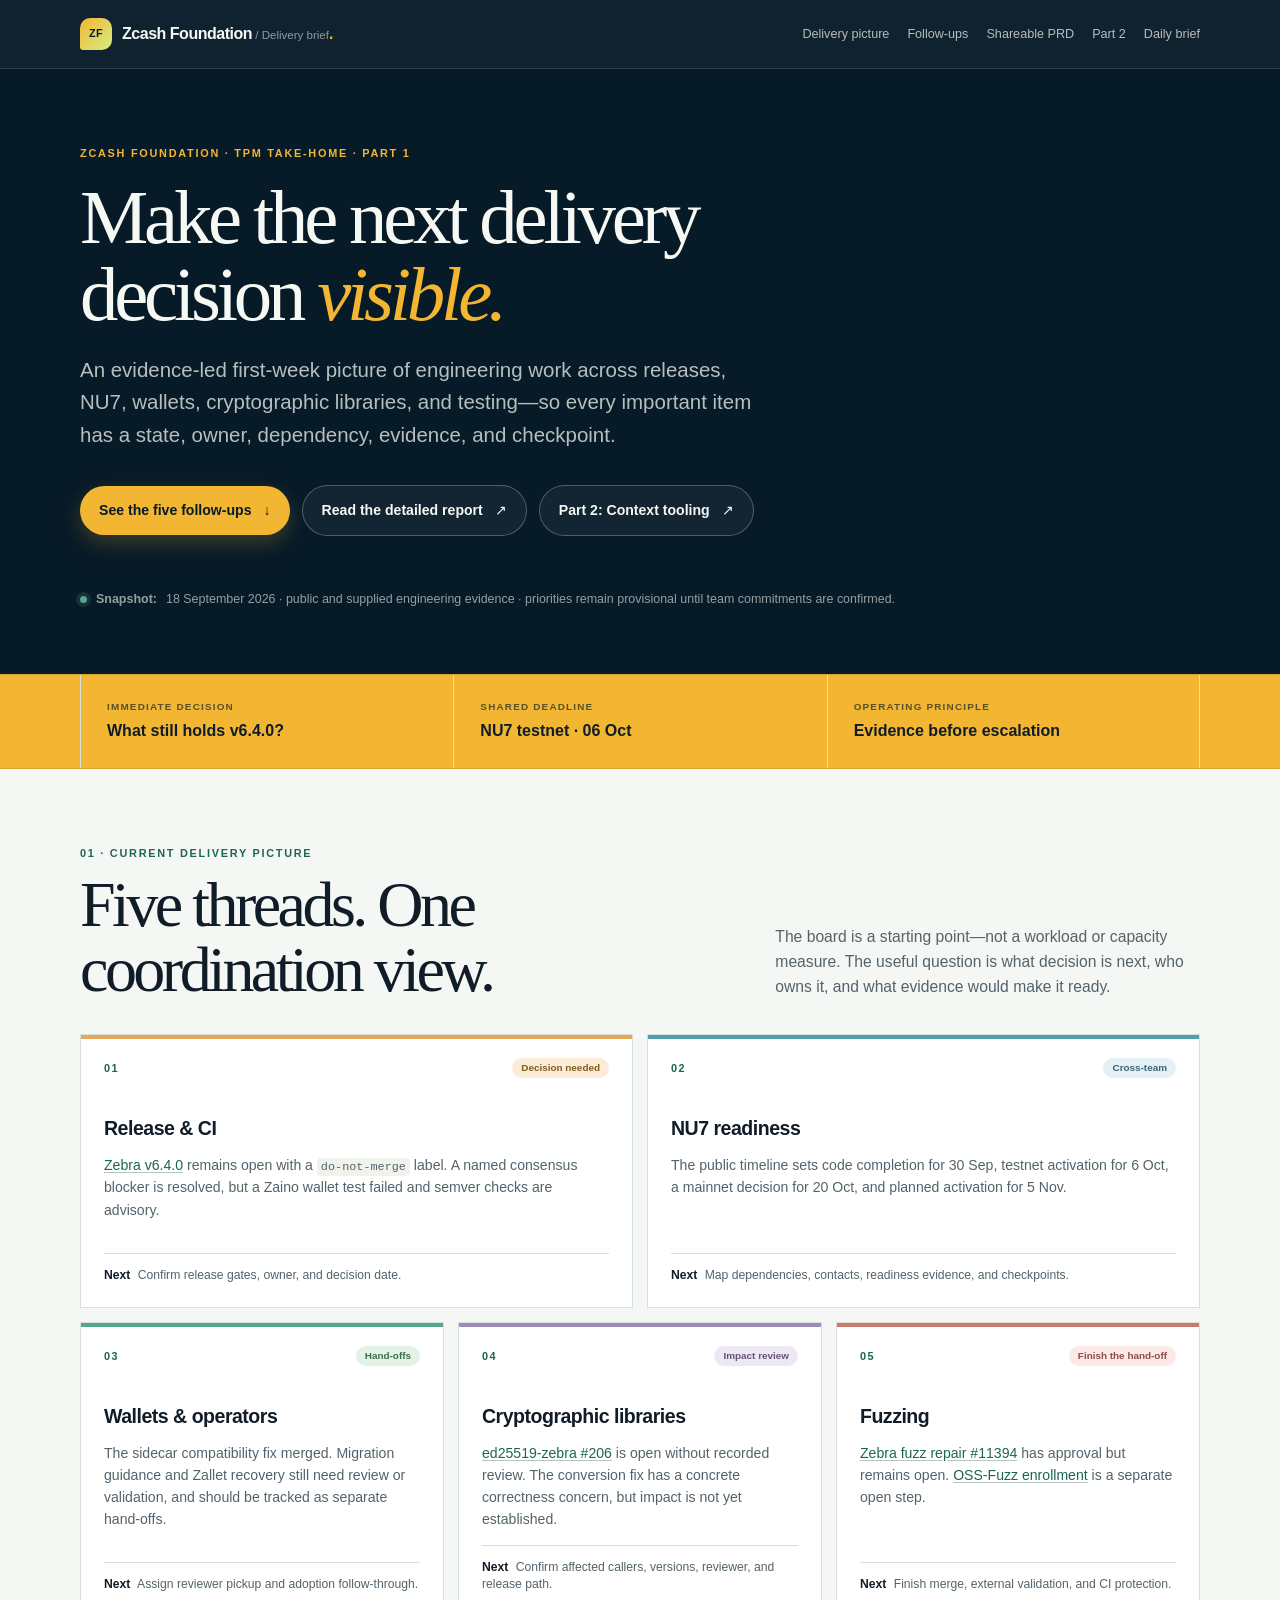
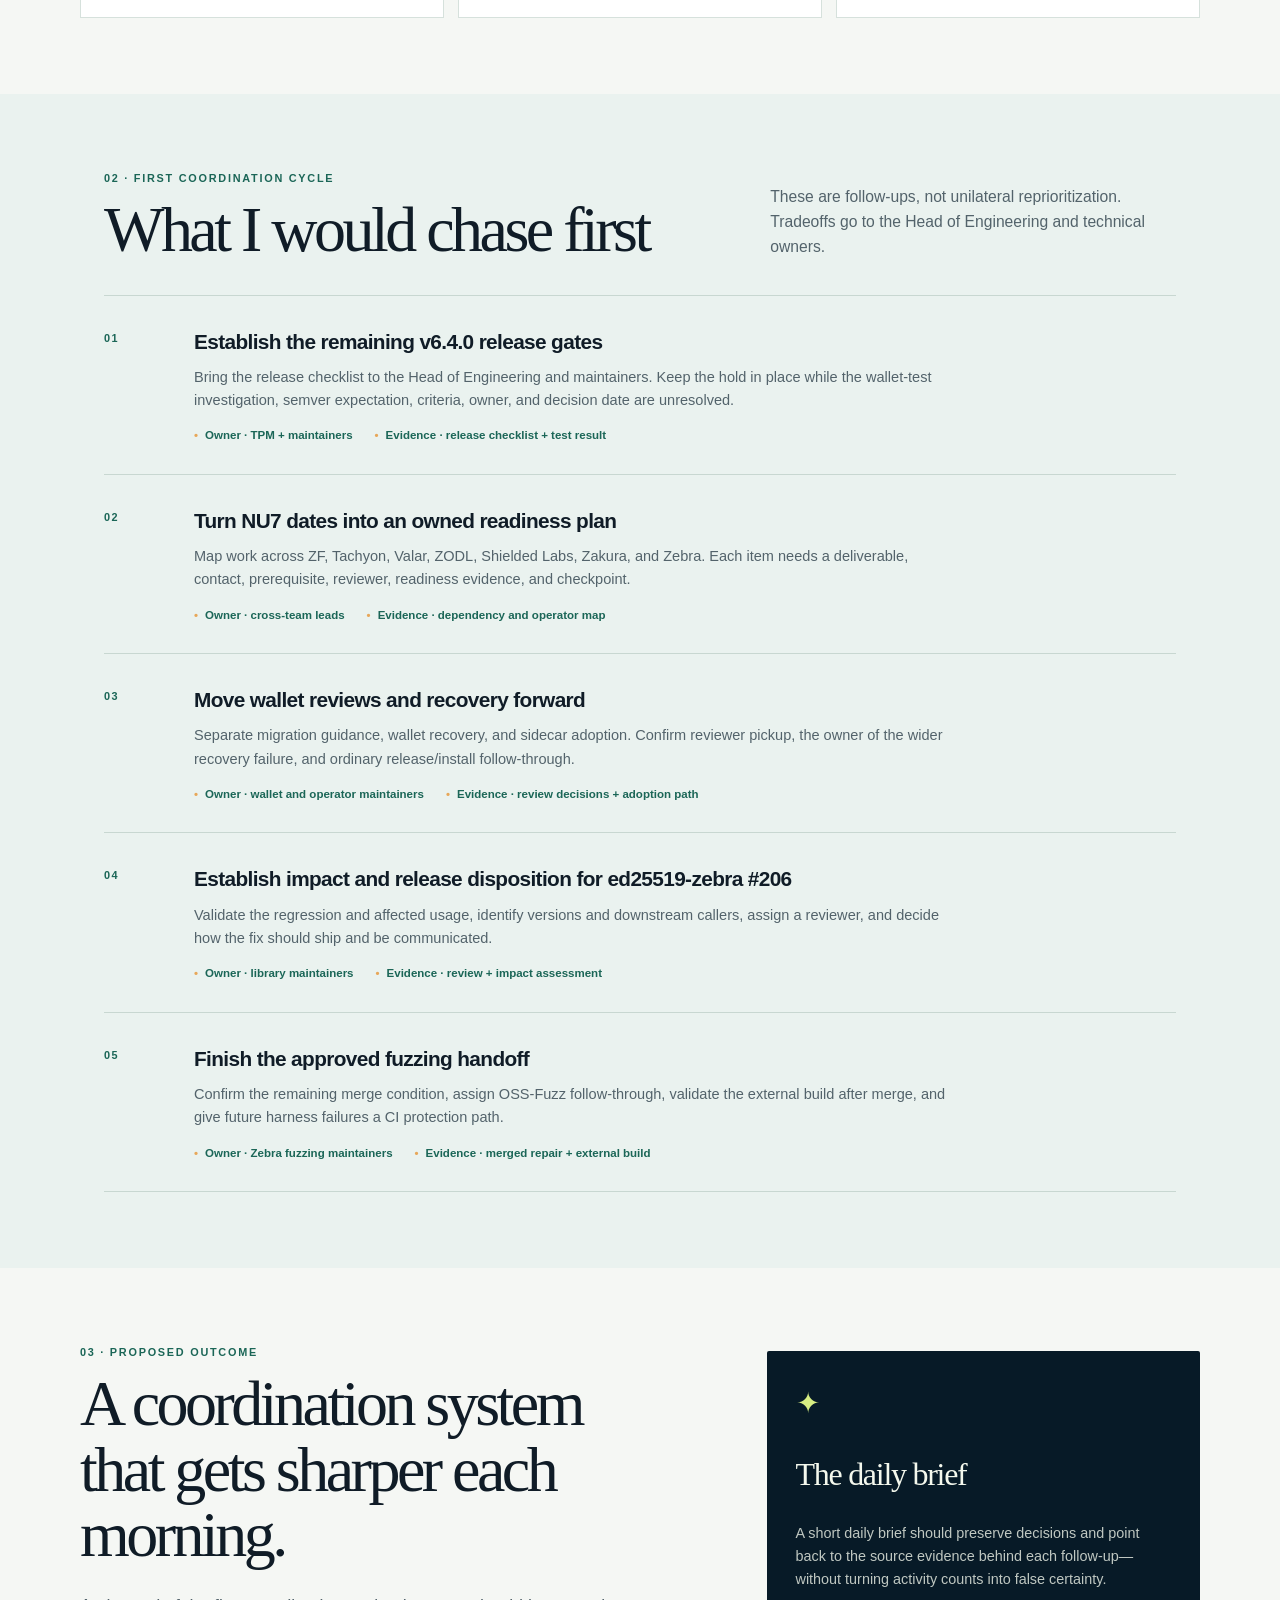
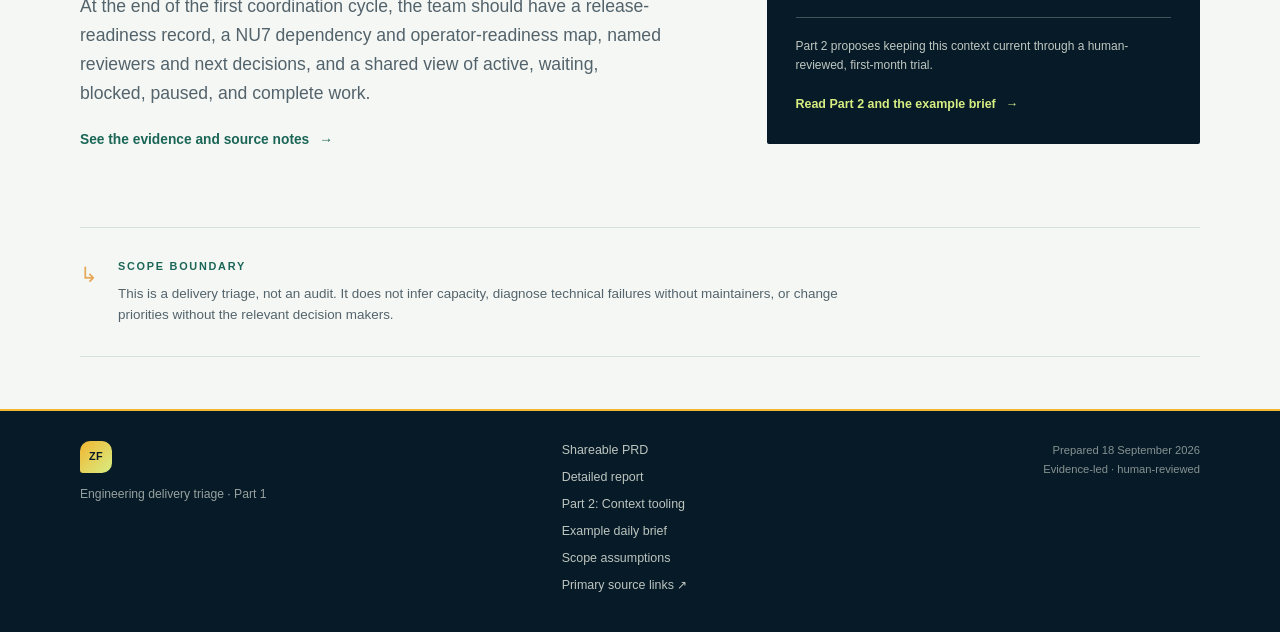
==== commit 0bf66b85: "Tone down delivery brief visual design" ====
--- a/index.html
+++ b/index.html
@@ -18,7 +18,8 @@
         <a href="#picture">Delivery picture</a>
         <a href="#follow-ups">Follow-ups</a>
         <a href="prd.html">Shareable PRD</a>
-        <a href="part-2.html">Part 2 <span aria-hidden="true">↗</span></a>
+        <a href="part-2.html">Part 2</a>
+        <a href="part-2.html#brief">Daily brief</a>
       </nav>
     </div>
   </header>
--- a/styles.css
+++ b/styles.css
@@ -28,21 +28,20 @@
 a { color: inherit; }
 .shell { width: min(1120px, calc(100% - 48px)); margin: 0 auto; }
 .site-header { border-bottom: 1px solid rgba(255, 255, 255, .13); background: rgba(7, 26, 39, .96); backdrop-filter: blur(14px); position: sticky; top: 0; z-index: 10; }
-.nav-wrap { min-height: 76px; display: flex; align-items: center; justify-content: space-between; gap: 24px; }
+.nav-wrap { min-height: 68px; display: flex; align-items: center; justify-content: space-between; gap: 24px; }
 .brand { display: inline-flex; align-items: center; gap: 10px; color: #f5f8f3; text-decoration: none; font-weight: 750; letter-spacing: -.03em; }
 .brand-mark { display: inline-grid; place-items: center; width: 32px; height: 32px; border-radius: 10px 10px 10px 3px; color: var(--night); background: linear-gradient(135deg, var(--gold), var(--lime)); font-size: .68rem; letter-spacing: .04em; font-weight: 900; }
 .brand-sub { color: rgba(245, 248, 243, .56); font-size: .72em; font-weight: 500; letter-spacing: 0; }
 .brand-dot { color: var(--gold); }
-nav { display: flex; gap: 24px; align-items: center; font-size: .86rem; color: rgba(245, 248, 243, .72); }
+nav { display: flex; gap: 18px; align-items: center; font-size: .79rem; color: rgba(245, 248, 243, .72); }
 nav a, .text-link, .footer-links a { text-decoration: none; }
 nav a:hover, .text-link:hover, .footer-links a:hover { color: var(--gold); }
-.hero { width: auto; max-width: none; margin: 0; padding: 102px max(24px, calc((100vw - 1120px) / 2)) 82px; position: relative; overflow: hidden; background: var(--night); color: #f5f8f3; }
-.hero::before { content: ""; width: 360px; height: 360px; border-radius: 50%; background: radial-gradient(circle, rgba(242, 182, 50, .34), rgba(79, 159, 176, .09) 58%, transparent 70%); position: absolute; top: 8px; right: 3%; z-index: 0; }
-.hero::after { content: ""; width: 500px; height: 500px; border: 1px solid rgba(215, 238, 131, .15); border-radius: 50%; position: absolute; top: -220px; right: -80px; z-index: 0; }
+.hero { width: auto; max-width: none; margin: 0; padding: 76px max(24px, calc((100vw - 1120px) / 2)) 64px; position: relative; overflow: hidden; background: var(--night); color: #f5f8f3; }
+.hero::before, .hero::after { display: none; }
 .hero > * { position: relative; z-index: 1; }
 .eyebrow { text-transform: uppercase; letter-spacing: .16em; font-size: .68rem; font-weight: 800; color: var(--moss); }
 h1, h2, h3, p { margin-top: 0; }
-h1 { max-width: 780px; margin: 21px 0 23px; font: 500 clamp(3.3rem, 8vw, 6.8rem)/.94 Georgia, "Times New Roman", serif; letter-spacing: -.065em; }
+h1 { max-width: 780px; margin: 18px 0 20px; font: 500 clamp(2.8rem, 6vw, 5rem)/1 Georgia, "Times New Roman", serif; letter-spacing: -.055em; }
 h1 em { color: var(--moss); font-style: italic; }
 .hero-lede { max-width: 690px; color: rgba(245, 248, 243, .74); font-size: clamp(1.05rem, 1.8vw, 1.28rem); line-height: 1.58; }
 .hero-actions { display: flex; flex-wrap: wrap; align-items: center; gap: 12px; margin-top: 34px; }
@@ -60,13 +59,13 @@
 .signal:last-child { border-right: 1px solid var(--line); }
 .signal-label { text-transform: uppercase; letter-spacing: .12em; font-size: .62rem; color: rgba(7, 26, 39, .65); font-weight: 800; }
 .signal strong { font-size: 1rem; font-weight: 650; }
-.section { padding: 104px 0; }
+.section { padding: 76px 0; }
 .section-tint { background: var(--tint); max-width: none; padding-left: max(24px, calc((100vw - 1120px) / 2)); padding-right: max(24px, calc((100vw - 1120px) / 2)); }
-.section-heading { display: grid; grid-template-columns: minmax(0, 1fr) minmax(300px, .65fr); gap: 70px; align-items: end; margin-bottom: 46px; }
+.section-heading { display: grid; grid-template-columns: minmax(0, 1fr) minmax(300px, .65fr); gap: 42px; align-items: end; margin-bottom: 32px; }
 h2 { margin: 10px 0 0; font: 500 clamp(2.3rem, 5vw, 4.2rem)/1.02 Georgia, "Times New Roman", serif; letter-spacing: -.055em; }
 .section-heading > p { color: var(--ink-soft); font-size: .98rem; margin-bottom: 3px; }
 .picture-grid { display: grid; grid-template-columns: repeat(6, 1fr); gap: 14px; }
-.picture-card { background: var(--surface); border: 1px solid var(--line); min-height: 292px; padding: 25px; display: flex; flex-direction: column; position: relative; overflow: hidden; box-shadow: 0 6px 18px rgba(34, 59, 49, .025); }
+.picture-card { background: var(--surface); border: 1px solid var(--line); min-height: 274px; padding: 23px; display: flex; flex-direction: column; position: relative; overflow: hidden; box-shadow: none; }
 .picture-card::before { content: ""; height: 4px; background: var(--accent); position: absolute; left: 0; right: 0; top: 0; }
 .picture-card:nth-child(-n+2) { grid-column: span 3; }
 .picture-card:nth-child(n+3) { grid-column: span 2; }
@@ -91,7 +90,7 @@
 .two-col { display: grid; grid-template-columns: 1.15fr .85fr; gap: 100px; align-items: center; }
 .large-copy { margin-top: 25px; max-width: 650px; color: var(--ink-soft); font-size: 1.1rem; line-height: 1.65; }
 .text-link { display: inline-flex; gap: 10px; align-items: center; color: var(--moss); font-size: .86rem; font-weight: 800; }
-.outcome-card { padding: 32px; background: var(--night); color: #f4f8ed; border-radius: 3px 30px 30px 30px; box-shadow: var(--shadow); }
+.outcome-card { padding: 29px; background: var(--night); color: #f4f8ed; border-radius: 2px; box-shadow: none; }
 .outcome-icon { color: var(--lime); font-size: 1.8rem; margin-bottom: 32px; }
 .outcome-card h3 { font: 500 2rem/1 Georgia, serif; letter-spacing: -.04em; }
 .outcome-card p { color: rgba(244, 248, 237, .78); font-size: .9rem; }
@@ -102,7 +101,7 @@
 .boundary { border-top: 1px solid var(--line); border-bottom: 1px solid var(--line); padding-top: 30px; padding-bottom: 30px; display: flex; align-items: flex-start; gap: 20px; color: var(--ink-soft); }
 .boundary-mark { color: var(--amber); font-size: 1.3rem; }
 .boundary p { max-width: 760px; margin: 7px 0 0; font-size: .84rem; }
-.site-footer { margin-top: 70px; padding: 35px 0 42px; background: var(--night); color: #eff5e9; border-top: 4px solid var(--gold); }
+.site-footer { margin-top: 52px; padding: 30px 0 36px; background: var(--night); color: #eff5e9; border-top: 2px solid var(--gold); }
 .footer-grid { display: grid; grid-template-columns: 1fr 1fr auto; gap: 30px; align-items: start; }
 .footer-grid .brand-mark { margin-bottom: 12px; } .footer-grid p { color: rgba(239, 245, 233, .62); margin: 0; font-size: .76rem; }
 .footer-links { display: flex; flex-direction: column; gap: 7px; color: rgba(239, 245, 233, .78); font-size: .78rem; }
@@ -137,17 +136,17 @@
 .hero h1 em, .part2-hero h1 em { color: var(--gold); }
 .hero .eyebrow, .part2-hero .eyebrow { color: var(--gold); }
 
-.part2-hero { padding: 92px 0 78px; background: var(--night); color: #f5f8f3; position: relative; overflow: hidden; }
-.part2-hero::before { content: ""; position: absolute; inset: 0; background: linear-gradient(116deg, transparent 0 58%, rgba(79, 159, 176, .12) 58% 70%, transparent 70%); pointer-events: none; }
-.part2-hero-grid { display: grid; grid-template-columns: minmax(0, 1.35fr) minmax(230px, .65fr); gap: 80px; align-items: center; position: relative; z-index: 1; }
+.part2-hero { padding: 70px 0 60px; background: var(--night); color: #f5f8f3; position: relative; overflow: hidden; }
+.part2-hero::before { display: none; }
+.part2-hero-grid { display: grid; grid-template-columns: minmax(0, 1.35fr) minmax(230px, .65fr); gap: 48px; align-items: center; position: relative; z-index: 1; }
 .part2-hero h1 { margin: 21px 0 23px; max-width: 700px; }
 .part2-hero .hero-lede { max-width: 660px; }
-.part2-stamp { justify-self: end; width: min(100%, 275px); aspect-ratio: 1; border: 1px solid rgba(215, 238, 131, .44); border-radius: 50%; display: flex; flex-direction: column; justify-content: center; padding: 42px; background: radial-gradient(circle at 35% 28%, rgba(242, 182, 50, .22), transparent 55%), rgba(255, 255, 255, .035); transform: rotate(4deg); box-shadow: 0 0 0 12px rgba(215, 238, 131, .035), 0 0 0 1px rgba(242, 182, 50, .08); }
+.part2-stamp { justify-self: end; width: min(100%, 290px); border: 1px solid rgba(215, 238, 131, .42); border-left: 4px solid var(--gold); display: flex; flex-direction: column; justify-content: center; padding: 28px; background: rgba(255, 255, 255, .035); }
 .stamp-symbol { color: var(--gold); font-size: 2.1rem; line-height: 1; margin-bottom: 22px; }
 .stamp-label { color: var(--lime); text-transform: uppercase; letter-spacing: .13em; font-size: .62rem; font-weight: 800; }
 .part2-stamp strong { font: 500 1.7rem/1.04 Georgia, serif; letter-spacing: -.04em; margin: 14px 0 18px; }
 .stamp-note { color: rgba(245, 248, 243, .56); font-size: .71rem; }
-.diagram-card { background: var(--night); border: 1px solid rgba(79, 159, 176, .34); border-radius: 3px 24px 24px 24px; overflow: hidden; box-shadow: var(--shadow); }
+.diagram-card { background: var(--night); border: 1px solid rgba(79, 159, 176, .34); border-radius: 2px; overflow: hidden; box-shadow: none; }
 .diagram-caption { padding: 18px 22px; display: flex; justify-content: space-between; align-items: center; border-bottom: 1px solid rgba(245, 248, 243, .13); color: var(--lime); text-transform: uppercase; letter-spacing: .13em; font-size: .66rem; font-weight: 800; }
 .diagram-caption a { color: rgba(245, 248, 243, .7); text-transform: none; letter-spacing: 0; font-size: .75rem; font-weight: 600; }
 .context-diagram { width: 100%; height: auto; min-height: 440px; display: block; padding: 18px; }
@@ -162,7 +161,7 @@
 .diagram-line-muted { stroke: #6aa9a1; stroke-dasharray: 7 6; marker-end: url(#arrow-muted); }
 .diagram-label { fill: #a7c7bd; font: 600 12px Inter, sans-serif; letter-spacing: .02em; }
 .memory-grid { display: grid; grid-template-columns: repeat(4, 1fr); gap: 14px; }
-.memory-card { min-height: 230px; padding: 24px; background: var(--surface); border: 1px solid var(--line); border-top: 3px solid var(--moss); }
+.memory-card { min-height: 205px; padding: 22px; background: var(--surface); border: 1px solid var(--line); border-top: 2px solid var(--moss); }
 .memory-icon { display: inline-grid; place-items: center; width: 29px; height: 29px; border-radius: 50%; background: var(--gold); color: var(--night); font-size: .62rem; font-weight: 900; margin-bottom: 28px; }
 .memory-card h3 { margin-bottom: 9px; font-size: 1.12rem; }
 .memory-card p { color: var(--ink-soft); font-size: .84rem; line-height: 1.58; }
@@ -175,7 +174,7 @@
 .check-box { display: grid; place-items: center; width: 25px; height: 25px; border-radius: 50%; border: 1px solid var(--moss); color: var(--moss); font-size: .76rem; font-weight: 900; }
 .check-item h3 { margin-bottom: 5px; font-size: 1.03rem; }
 .check-item p { max-width: 650px; margin: 0; color: var(--ink-soft); font-size: .84rem; }
-.trial-card { padding: 29px; border: 1px solid rgba(242, 182, 50, .6); border-radius: 2px 24px 24px 24px; background: #fff8e8; }
+.trial-card { padding: 26px; border: 1px solid rgba(242, 182, 50, .6); border-radius: 2px; background: #fff8e8; }
 .trial-card strong { display: block; margin: 16px 0; color: var(--night); font: 500 1.45rem/1.15 Georgia, serif; letter-spacing: -.035em; }
 .trial-card p { color: var(--ink-soft); font-size: .79rem; margin: 0; }
 .month-grid { display: grid; grid-template-columns: repeat(4, 1fr); gap: 0; border-top: 1px solid rgba(27, 102, 87, .25); border-bottom: 1px solid rgba(27, 102, 87, .25); }
@@ -199,7 +198,7 @@
   .site-header { position: static; }
   .nav-wrap { min-height: 68px; }
   nav { gap: 12px; font-size: .72rem; } nav a:nth-child(-n+2) { display: none; }
-  .hero { padding: 72px 16px 60px; } .hero::before { width: 190px; height: 190px; top: 35px; right: -50px; }
+  .hero { padding: 64px 16px 52px; }
   .part2-hero { padding: 68px 0 58px; } .part2-hero-grid { display: block; } .part2-stamp { margin: 48px auto 0; width: 230px; padding: 34px; } .part2-stamp strong { font-size: 1.45rem; }
   .memory-grid, .checks-layout, .brief-grid { display: block; } .memory-card, .brief-card { margin-bottom: 14px; min-height: 0; } .trial-card { margin-top: 28px; } .month-grid { display: block; } .month-step { min-height: 0; border-right: 0; border-bottom: 1px solid rgba(27, 102, 87, .2); } .month-step:last-child { border-bottom: 0; } .month-step h3 { margin-top: 18px; }
   .diagram-card { margin-left: -1px; margin-right: -1px; } .context-diagram { min-height: 0; padding: 9px; } .diagram-caption { align-items: flex-start; gap: 10px; flex-direction: column; }
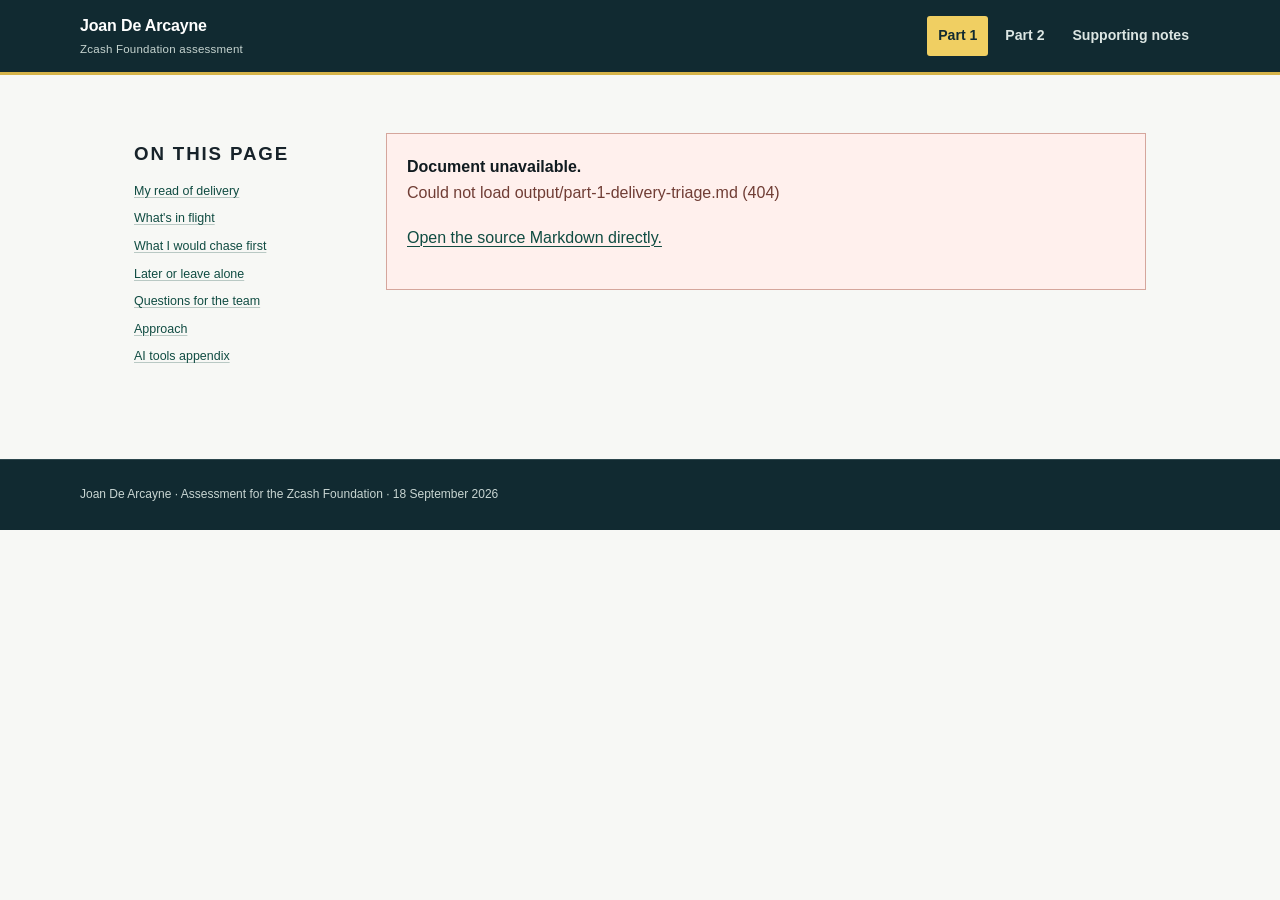
==== commit d9dd486d: "Rework assessment site as communication document" ====
--- a/index.html
+++ b/index.html
@@ -3,132 +3,46 @@
 <head>
   <meta charset="utf-8">
   <meta name="viewport" content="width=device-width, initial-scale=1">
-  <meta name="description" content="Part 1: an evidence-led delivery triage for the Zcash Foundation TPM take-home.">
-  <title>Engineering delivery triage · Part 1</title>
+  <meta name="description" content="Part 1: Joan De Arcayne's delivery triage for the Zcash Foundation, reviewed 18 September 2026.">
+  <title>Part 1: Delivery triage · Joan De Arcayne</title>
   <link rel="stylesheet" href="styles.css">
 </head>
 <body>
+  <a class="skip-link" href="#document">Skip to document</a>
   <header class="site-header">
-    <div class="shell nav-wrap">
-      <a class="brand" href="index.html" aria-label="Engineering delivery triage home">
-        <span class="brand-mark">ZF</span>
-        <span>Zcash Foundation<span class="brand-sub"> / Delivery brief</span><span class="brand-dot">.</span></span>
-      </a>
-      <nav aria-label="Primary navigation">
-        <a href="#picture">Delivery picture</a>
-        <a href="#follow-ups">Follow-ups</a>
-        <a href="prd.html">Shareable PRD</a>
+    <div class="page-width header-inner">
+      <a class="site-identity" href="index.html">Joan De Arcayne <span>Zcash Foundation assessment</span></a>
+      <nav class="primary-nav" aria-label="Primary navigation">
+        <a href="index.html" aria-current="page">Part 1</a>
         <a href="part-2.html">Part 2</a>
-        <a href="part-2.html#brief">Daily brief</a>
+        <a href="supporting-notes.html">Supporting notes</a>
       </nav>
     </div>
   </header>
 
-  <main>
-    <section class="hero shell">
-      <div class="eyebrow">Zcash Foundation · TPM take-home · Part 1</div>
-      <h1>Make the next delivery decision <em>visible.</em></h1>
-      <p class="hero-lede">An evidence-led first-week picture of engineering work across releases, NU7, wallets, cryptographic libraries, and testing—so every important item has a state, owner, dependency, evidence, and checkpoint.</p>
-      <div class="hero-actions">
-        <a class="button button-primary" href="#follow-ups">See the five follow-ups <span aria-hidden="true">↓</span></a>
-        <a class="button button-quiet" href="report.html">Read the detailed report <span aria-hidden="true">↗</span></a>
-        <a class="button button-quiet" href="part-2.html">Part 2: Context tooling <span aria-hidden="true">↗</span></a>
-      </div>
-      <div class="hero-note"><span class="status-dot"></span><strong>Snapshot:</strong> 18 September 2026 · public and supplied engineering evidence · priorities remain provisional until team commitments are confirmed.</div>
-    </section>
-
-    <section class="signal-strip" aria-label="Key signals">
-      <div class="shell signal-grid">
-        <div class="signal"><span class="signal-label">Immediate decision</span><strong>What still holds v6.4.0?</strong></div>
-        <div class="signal"><span class="signal-label">Shared deadline</span><strong>NU7 testnet · 06 Oct</strong></div>
-        <div class="signal"><span class="signal-label">Operating principle</span><strong>Evidence before escalation</strong></div>
-      </div>
-    </section>
-
-    <section class="section shell" id="picture">
-      <div class="section-heading">
-        <div><div class="eyebrow">01 · Current delivery picture</div><h2>Five threads. One coordination view.</h2></div>
-        <p>The board is a starting point—not a workload or capacity measure. The useful question is what decision is next, who owns it, and what evidence would make it ready.</p>
-      </div>
-      <div class="picture-grid">
-        <article class="picture-card card-release">
-          <div class="card-top"><span class="number">01</span><span class="tag tag-amber">Decision needed</span></div>
-          <h3>Release &amp; CI</h3>
-          <p><a href="https://github.com/ZcashFoundation/zebra/pull/11254">Zebra v6.4.0</a> remains open with a <code>do-not-merge</code> label. A named consensus blocker is resolved, but a Zaino wallet test failed and semver checks are advisory.</p>
-          <div class="card-foot"><span>Next</span> Confirm release gates, owner, and decision date.</div>
-        </article>
-        <article class="picture-card card-nu7">
-          <div class="card-top"><span class="number">02</span><span class="tag tag-blue">Cross-team</span></div>
-          <h3>NU7 readiness</h3>
-          <p>The public timeline sets code completion for 30 Sep, testnet activation for 6 Oct, a mainnet decision for 20 Oct, and planned activation for 5 Nov.</p>
-          <div class="card-foot"><span>Next</span> Map dependencies, contacts, readiness evidence, and checkpoints.</div>
-        </article>
-        <article class="picture-card card-wallets">
-          <div class="card-top"><span class="number">03</span><span class="tag tag-green">Hand-offs</span></div>
-          <h3>Wallets &amp; operators</h3>
-          <p>The sidecar compatibility fix merged. Migration guidance and Zallet recovery still need review or validation, and should be tracked as separate hand-offs.</p>
-          <div class="card-foot"><span>Next</span> Assign reviewer pickup and adoption follow-through.</div>
-        </article>
-        <article class="picture-card card-crypto">
-          <div class="card-top"><span class="number">04</span><span class="tag tag-purple">Impact review</span></div>
-          <h3>Cryptographic libraries</h3>
-          <p><a href="https://github.com/ZcashFoundation/ed25519-zebra/pull/206">ed25519-zebra #206</a> is open without recorded review. The conversion fix has a concrete correctness concern, but impact is not yet established.</p>
-          <div class="card-foot"><span>Next</span> Confirm affected callers, versions, reviewer, and release path.</div>
-        </article>
-        <article class="picture-card card-fuzz">
-          <div class="card-top"><span class="number">05</span><span class="tag tag-red">Finish the hand-off</span></div>
-          <h3>Fuzzing</h3>
-          <p><a href="https://github.com/ZcashFoundation/zebra/pull/11394">Zebra fuzz repair #11394</a> has approval but remains open. <a href="https://github.com/google/oss-fuzz/pull/15900">OSS-Fuzz enrollment</a> is a separate open step.</p>
-          <div class="card-foot"><span>Next</span> Finish merge, external validation, and CI protection.</div>
-        </article>
-      </div>
-    </section>
-
-    <section class="section section-tint" id="follow-ups">
-      <div class="shell">
-        <div class="section-heading">
-          <div><div class="eyebrow">02 · First coordination cycle</div><h2>What I would chase first</h2></div>
-          <p>These are follow-ups, not unilateral reprioritization. Tradeoffs go to the Head of Engineering and technical owners.</p>
-        </div>
-        <div class="follow-list">
-          <article class="follow-item"><div class="follow-index">01</div><div><h3>Establish the remaining v6.4.0 release gates</h3><p>Bring the release checklist to the Head of Engineering and maintainers. Keep the hold in place while the wallet-test investigation, semver expectation, criteria, owner, and decision date are unresolved.</p><div class="meta-row"><span>Owner · TPM + maintainers</span><span>Evidence · release checklist + test result</span></div></div></article>
-          <article class="follow-item"><div class="follow-index">02</div><div><h3>Turn NU7 dates into an owned readiness plan</h3><p>Map work across ZF, Tachyon, Valar, ZODL, Shielded Labs, Zakura, and Zebra. Each item needs a deliverable, contact, prerequisite, reviewer, readiness evidence, and checkpoint.</p><div class="meta-row"><span>Owner · cross-team leads</span><span>Evidence · dependency and operator map</span></div></div></article>
-          <article class="follow-item"><div class="follow-index">03</div><div><h3>Move wallet reviews and recovery forward</h3><p>Separate migration guidance, wallet recovery, and sidecar adoption. Confirm reviewer pickup, the owner of the wider recovery failure, and ordinary release/install follow-through.</p><div class="meta-row"><span>Owner · wallet and operator maintainers</span><span>Evidence · review decisions + adoption path</span></div></div></article>
-          <article class="follow-item"><div class="follow-index">04</div><div><h3>Establish impact and release disposition for ed25519-zebra #206</h3><p>Validate the regression and affected usage, identify versions and downstream callers, assign a reviewer, and decide how the fix should ship and be communicated.</p><div class="meta-row"><span>Owner · library maintainers</span><span>Evidence · review + impact assessment</span></div></div></article>
-          <article class="follow-item"><div class="follow-index">05</div><div><h3>Finish the approved fuzzing handoff</h3><p>Confirm the remaining merge condition, assign OSS-Fuzz follow-through, validate the external build after merge, and give future harness failures a CI protection path.</p><div class="meta-row"><span>Owner · Zebra fuzzing maintainers</span><span>Evidence · merged repair + external build</span></div></div></article>
-        </div>
-      </div>
-    </section>
-
-    <section class="section shell two-col" id="outcome">
-      <div>
-        <div class="eyebrow">03 · Proposed outcome</div>
-        <h2>A coordination system that gets sharper each morning.</h2>
-        <p class="large-copy">At the end of the first coordination cycle, the team should have a release-readiness record, a NU7 dependency and operator-readiness map, named reviewers and next decisions, and a shared view of active, waiting, blocked, paused, and complete work.</p>
-        <a class="text-link" href="report.html">See the evidence and source notes <span aria-hidden="true">→</span></a>
-      </div>
-      <aside class="outcome-card">
-        <div class="outcome-icon">✦</div>
-        <h3>The daily brief</h3>
-        <p>A short daily brief should preserve decisions and point back to the source evidence behind each follow-up—without turning activity counts into false certainty.</p>
-        <div class="outcome-rule"></div>
-        <p class="muted">Part 2 proposes keeping this context current through a human-reviewed, first-month trial.</p>
-        <a class="text-link outcome-link" href="part-2.html">Read Part 2 and the example brief <span aria-hidden="true">→</span></a>
-      </aside>
-    </section>
-
-    <section class="boundary shell">
-      <div class="boundary-mark">↳</div>
-      <div><div class="eyebrow">Scope boundary</div><p>This is a delivery triage, not an audit. It does not infer capacity, diagnose technical failures without maintainers, or change priorities without the relevant decision makers.</p></div>
-    </section>
+  <main class="page-width document-layout">
+    <aside class="page-nav" aria-labelledby="on-this-page">
+      <h2 id="on-this-page">On this page</h2>
+      <ul>
+        <li><a href="#my-read-of-delivery">My read of delivery</a></li>
+        <li><a href="#whats-in-flight">What's in flight</a></li>
+        <li><a href="#what-i-would-chase-first">What I would chase first</a></li>
+        <li><a href="#what-i-would-follow-up-later-or-leave-alone">Later or leave alone</a></li>
+        <li><a href="#questions-for-the-team">Questions for the team</a></li>
+        <li><a href="#approach">Approach</a></li>
+        <li><a href="#ai-tools-appendix">AI tools appendix</a></li>
+      </ul>
+    </aside>
+    <article id="document" class="prose loading" data-markdown="output/part-1-delivery-triage.md" aria-live="polite">
+      <h1>Part 1: Delivery triage</h1>
+      <p>Joan De Arcayne · Review date: 18 September 2026</p>
+      <p>I reviewed the All Engineering board and related repositories and public discussions. The board observations are from September 17; I checked selected PRs and the NU7 timeline again on September 18.</p>
+      <p>Loading the full canonical document…</p>
+      <noscript><p>JavaScript is required to render the full document. <a href="output/part-1-delivery-triage.md">Open the source document</a>.</p></noscript>
+    </article>
   </main>
 
-  <footer class="site-footer">
-    <div class="shell footer-grid">
-      <div><span class="brand-mark">ZF</span><p>Engineering delivery triage · Part 1</p></div>
-      <div class="footer-links"><a href="prd.html">Shareable PRD</a><a href="report.html">Detailed report</a><a href="part-2.html">Part 2: Context tooling</a><a href="part-2.html#brief">Example daily brief</a><a href="output/part-1-scope-assumptions.md">Scope assumptions</a><a href="https://github.com/ZcashFoundation/zebra/milestone/42">Primary source links <span aria-hidden="true">↗</span></a></div>
-      <div class="footer-note">Prepared 18 September 2026<br>Evidence-led · human-reviewed</div>
-    </div>
-  </footer>
+  <footer class="site-footer"><div class="page-width">Joan De Arcayne · Assessment for the Zcash Foundation · 18 September 2026</div></footer>
+  <script src="app.js" defer></script>
 </body>
 </html>
--- a/styles.css
+++ b/styles.css
@@ -1,213 +1,150 @@
 :root {
-  --ink: #101c27;
-  --ink-soft: #53636b;
-  --paper: #f5f7f4;
+  --ink: #17232a;
+  --muted: #56646a;
+  --paper: #f7f8f5;
   --surface: #ffffff;
-  --tint: #eaf2ef;
-  --line: #d6e1dc;
-  --moss: #1b6657;
-  --moss-dark: #092d2b;
-  --night: #071a27;
-  --gold: #f2b632;
-  --lime: #d7ee83;
-  --amber: #e7a759;
-  --blue: #4f9fb0;
-  --purple: #9b8abb;
-  --red: #c9796d;
-  --green: #55a68f;
-  --shadow: 0 18px 50px rgba(7, 26, 39, .10);
-  font-family: Inter, ui-sans-serif, -apple-system, BlinkMacSystemFont, "Segoe UI", sans-serif;
+  --line: #d7dfdb;
+  --accent: #176858;
+  --accent-dark: #104c42;
+  --soft: #eaf2ef;
+  --focus: #b36b00;
+  --header: #112a31;
   color: var(--ink);
   background: var(--paper);
+  font-family: Inter, ui-sans-serif, -apple-system, BlinkMacSystemFont, "Segoe UI", sans-serif;
   font-synthesis: none;
+  line-height: 1.65;
 }
 
 * { box-sizing: border-box; }
-html { scroll-behavior: smooth; }
-body { margin: 0; background: var(--paper); line-height: 1.6; }
-a { color: inherit; }
-.shell { width: min(1120px, calc(100% - 48px)); margin: 0 auto; }
-.site-header { border-bottom: 1px solid rgba(255, 255, 255, .13); background: rgba(7, 26, 39, .96); backdrop-filter: blur(14px); position: sticky; top: 0; z-index: 10; }
-.nav-wrap { min-height: 68px; display: flex; align-items: center; justify-content: space-between; gap: 24px; }
-.brand { display: inline-flex; align-items: center; gap: 10px; color: #f5f8f3; text-decoration: none; font-weight: 750; letter-spacing: -.03em; }
-.brand-mark { display: inline-grid; place-items: center; width: 32px; height: 32px; border-radius: 10px 10px 10px 3px; color: var(--night); background: linear-gradient(135deg, var(--gold), var(--lime)); font-size: .68rem; letter-spacing: .04em; font-weight: 900; }
-.brand-sub { color: rgba(245, 248, 243, .56); font-size: .72em; font-weight: 500; letter-spacing: 0; }
-.brand-dot { color: var(--gold); }
-nav { display: flex; gap: 18px; align-items: center; font-size: .79rem; color: rgba(245, 248, 243, .72); }
-nav a, .text-link, .footer-links a { text-decoration: none; }
-nav a:hover, .text-link:hover, .footer-links a:hover { color: var(--gold); }
-.hero { width: auto; max-width: none; margin: 0; padding: 76px max(24px, calc((100vw - 1120px) / 2)) 64px; position: relative; overflow: hidden; background: var(--night); color: #f5f8f3; }
-.hero::before, .hero::after { display: none; }
-.hero > * { position: relative; z-index: 1; }
-.eyebrow { text-transform: uppercase; letter-spacing: .16em; font-size: .68rem; font-weight: 800; color: var(--moss); }
-h1, h2, h3, p { margin-top: 0; }
-h1 { max-width: 780px; margin: 18px 0 20px; font: 500 clamp(2.8rem, 6vw, 5rem)/1 Georgia, "Times New Roman", serif; letter-spacing: -.055em; }
-h1 em { color: var(--moss); font-style: italic; }
-.hero-lede { max-width: 690px; color: rgba(245, 248, 243, .74); font-size: clamp(1.05rem, 1.8vw, 1.28rem); line-height: 1.58; }
-.hero-actions { display: flex; flex-wrap: wrap; align-items: center; gap: 12px; margin-top: 34px; }
-.button { display: inline-flex; align-items: center; gap: 12px; border-radius: 99px; padding: 13px 19px; font-size: .88rem; font-weight: 750; text-decoration: none; transition: transform .2s ease, box-shadow .2s ease, background .2s ease; }
-.button:hover { transform: translateY(-2px); }
-.button-primary { color: var(--night); background: var(--gold); box-shadow: 0 8px 20px rgba(242, 182, 50, .22); }
-.button-primary:hover { background: var(--lime); box-shadow: 0 10px 25px rgba(215, 238, 131, .28); }
-.button-quiet { border: 1px solid rgba(245, 248, 243, .27); background: rgba(255, 255, 255, .05); color: #f5f8f3; }
-.button-quiet:hover { background: rgba(255, 255, 255, .13); }
-.hero-note { margin-top: 54px; display: flex; align-items: center; gap: 9px; color: rgba(245, 248, 243, .6); font-size: .78rem; }
-.status-dot { width: 7px; height: 7px; background: var(--green); border-radius: 50%; box-shadow: 0 0 0 4px rgba(113, 164, 134, .16); flex: 0 0 auto; }
-.signal-strip { border-top: 1px solid rgba(7, 26, 39, .1); border-bottom: 1px solid rgba(7, 26, 39, .1); background: var(--gold); }
-.signal-grid { display: grid; grid-template-columns: repeat(3, 1fr); }
-.signal { min-height: 93px; padding: 20px 26px; border-left: 1px solid var(--line); display: flex; flex-direction: column; justify-content: center; gap: 3px; }
-.signal:last-child { border-right: 1px solid var(--line); }
-.signal-label { text-transform: uppercase; letter-spacing: .12em; font-size: .62rem; color: rgba(7, 26, 39, .65); font-weight: 800; }
-.signal strong { font-size: 1rem; font-weight: 650; }
-.section { padding: 76px 0; }
-.section-tint { background: var(--tint); max-width: none; padding-left: max(24px, calc((100vw - 1120px) / 2)); padding-right: max(24px, calc((100vw - 1120px) / 2)); }
-.section-heading { display: grid; grid-template-columns: minmax(0, 1fr) minmax(300px, .65fr); gap: 42px; align-items: end; margin-bottom: 32px; }
-h2 { margin: 10px 0 0; font: 500 clamp(2.3rem, 5vw, 4.2rem)/1.02 Georgia, "Times New Roman", serif; letter-spacing: -.055em; }
-.section-heading > p { color: var(--ink-soft); font-size: .98rem; margin-bottom: 3px; }
-.picture-grid { display: grid; grid-template-columns: repeat(6, 1fr); gap: 14px; }
-.picture-card { background: var(--surface); border: 1px solid var(--line); min-height: 274px; padding: 23px; display: flex; flex-direction: column; position: relative; overflow: hidden; box-shadow: none; }
-.picture-card::before { content: ""; height: 4px; background: var(--accent); position: absolute; left: 0; right: 0; top: 0; }
-.picture-card:nth-child(-n+2) { grid-column: span 3; }
-.picture-card:nth-child(n+3) { grid-column: span 2; }
-.card-release { --accent: var(--amber); } .card-nu7 { --accent: var(--blue); } .card-wallets { --accent: var(--green); } .card-crypto { --accent: var(--purple); } .card-fuzz { --accent: var(--red); }
-.card-top { display: flex; justify-content: space-between; align-items: center; gap: 10px; margin-bottom: 35px; }
-.number, .follow-index { color: var(--moss); font-size: .68rem; letter-spacing: .14em; font-weight: 850; }
-.tag { border-radius: 99px; padding: 5px 9px; font-size: .62rem; line-height: 1; font-weight: 800; white-space: nowrap; }
-.tag-amber { color: #835a22; background: #faecd6; } .tag-blue { color: #3c6578; background: #e3f0f5; } .tag-green { color: #3c6d50; background: #e2f2e6; } .tag-purple { color: #655278; background: #eee8f5; } .tag-red { color: #8b4d46; background: #fae9e5; }
-.picture-card h3 { margin-bottom: 9px; font-size: 1.22rem; letter-spacing: -.025em; }
-.picture-card p { color: var(--ink-soft); font-size: .88rem; line-height: 1.58; }
-.picture-card a { color: var(--moss); text-decoration-color: rgba(49, 92, 76, .35); text-underline-offset: 2px; }
-code { background: #f0f2ec; border-radius: 4px; padding: 2px 4px; font-size: .84em; }
-.card-foot { border-top: 1px solid var(--line); padding-top: 13px; margin-top: auto; color: var(--ink-soft); font-size: .76rem; line-height: 1.45; }
-.card-foot span { color: var(--ink); font-weight: 800; margin-right: 4px; }
-.follow-list { border-top: 1px solid rgba(49, 92, 76, .18); }
-.follow-item { display: grid; grid-template-columns: 65px 1fr; gap: 25px; padding: 29px 0; border-bottom: 1px solid rgba(49, 92, 76, .18); }
-.follow-index { padding-top: 5px; }
-.follow-item h3 { margin-bottom: 8px; font-size: 1.3rem; letter-spacing: -.03em; }
-.follow-item p { max-width: 760px; color: var(--ink-soft); font-size: .91rem; margin-bottom: 14px; }
-.meta-row { display: flex; gap: 22px; flex-wrap: wrap; color: var(--moss); font-size: .72rem; font-weight: 750; }
-.meta-row span::before { content: "•"; color: var(--amber); margin-right: 7px; }
-.two-col { display: grid; grid-template-columns: 1.15fr .85fr; gap: 100px; align-items: center; }
-.large-copy { margin-top: 25px; max-width: 650px; color: var(--ink-soft); font-size: 1.1rem; line-height: 1.65; }
-.text-link { display: inline-flex; gap: 10px; align-items: center; color: var(--moss); font-size: .86rem; font-weight: 800; }
-.outcome-card { padding: 29px; background: var(--night); color: #f4f8ed; border-radius: 2px; box-shadow: none; }
-.outcome-icon { color: var(--lime); font-size: 1.8rem; margin-bottom: 32px; }
-.outcome-card h3 { font: 500 2rem/1 Georgia, serif; letter-spacing: -.04em; }
-.outcome-card p { color: rgba(244, 248, 237, .78); font-size: .9rem; }
-.outcome-rule { height: 1px; margin: 26px 0 19px; background: rgba(244, 248, 237, .25); }
-.outcome-card .muted { font-size: .75rem; margin-bottom: 0; }
-.outcome-link { color: var(--lime); margin-top: 19px; font-size: .78rem; }
-.outcome-link:hover { color: var(--gold); }
-.boundary { border-top: 1px solid var(--line); border-bottom: 1px solid var(--line); padding-top: 30px; padding-bottom: 30px; display: flex; align-items: flex-start; gap: 20px; color: var(--ink-soft); }
-.boundary-mark { color: var(--amber); font-size: 1.3rem; }
-.boundary p { max-width: 760px; margin: 7px 0 0; font-size: .84rem; }
-.site-footer { margin-top: 52px; padding: 30px 0 36px; background: var(--night); color: #eff5e9; border-top: 2px solid var(--gold); }
-.footer-grid { display: grid; grid-template-columns: 1fr 1fr auto; gap: 30px; align-items: start; }
-.footer-grid .brand-mark { margin-bottom: 12px; } .footer-grid p { color: rgba(239, 245, 233, .62); margin: 0; font-size: .76rem; }
-.footer-links { display: flex; flex-direction: column; gap: 7px; color: rgba(239, 245, 233, .78); font-size: .78rem; }
-.footer-note { color: rgba(239, 245, 233, .55); font-size: .7rem; line-height: 1.7; text-align: right; }
+html { scroll-behavior: smooth; overflow-x: hidden; }
+body { margin: 0; background: var(--paper); overflow-wrap: anywhere; }
+a { color: var(--accent-dark); text-underline-offset: .18em; text-decoration-thickness: .08em; }
+a:hover { color: var(--focus); }
+a:focus-visible, [tabindex]:focus-visible { outline: 3px solid var(--focus); outline-offset: 3px; }
+.page-width { width: min(1120px, calc(100% - 40px)); margin-inline: auto; }
 
-/* Long-form report */
-.report-shell { max-width: 840px; padding-top: 78px; padding-bottom: 100px; }
-.report-header { border-bottom: 1px solid var(--line); padding-bottom: 40px; margin-bottom: 48px; }
-.report-header h1 { font-size: clamp(3rem, 7vw, 5.4rem); margin-bottom: 20px; }
-.report-kicker { color: var(--ink-soft); font-size: .85rem; }
-.prose { color: var(--ink); }
-.prose h1, .prose h2, .prose h3, .prose h4 { scroll-margin-top: 100px; }
-.prose h1 { font: 500 clamp(2.4rem, 6vw, 4.5rem)/1 Georgia, serif; margin: 0 0 30px; }
-.prose h2 { font-size: 2.2rem; margin-top: 60px; margin-bottom: 16px; }
-.prose h3 { font: 650 1.3rem/1.25 var(--font, Inter, sans-serif); margin-top: 34px; margin-bottom: 10px; }
-.prose p, .prose li { max-width: 740px; color: #405149; font-size: 1rem; }
-.prose p { margin-bottom: 17px; }
-.prose ul, .prose ol { padding-left: 25px; margin: 12px 0 24px; }
+.skip-link {
+  position: fixed;
+  top: 8px;
+  left: 8px;
+  z-index: 100;
+  transform: translateY(-150%);
+  padding: 9px 13px;
+  color: #fff;
+  background: var(--accent-dark);
+}
+.skip-link:focus { transform: none; }
+
+.site-header { background: var(--header); color: #fff; border-bottom: 3px solid #d6b44a; }
+.header-inner { min-height: 72px; display: flex; align-items: center; justify-content: space-between; gap: 24px; }
+.site-identity { color: #fff; text-decoration: none; font-weight: 750; letter-spacing: -.01em; }
+.site-identity span { display: block; color: #c6d4d0; font-size: .72rem; font-weight: 500; letter-spacing: .02em; }
+.primary-nav { display: flex; flex-wrap: wrap; align-items: center; gap: 6px; }
+.primary-nav a { padding: 8px 11px; border-radius: 3px; color: #dce6e3; font-size: .88rem; font-weight: 700; text-decoration: none; }
+.primary-nav a:hover { color: #fff; background: rgba(255,255,255,.1); }
+.primary-nav a[aria-current="page"] { color: var(--header); background: #f0cf62; }
+
+.document-layout { display: grid; grid-template-columns: 190px minmax(0, 760px); gap: 62px; justify-content: center; align-items: start; padding-block: 58px 92px; }
+.page-nav { position: sticky; top: 24px; padding-top: 6px; color: var(--muted); font-size: .78rem; }
+.page-nav h2, .local-index h2 { margin: 0 0 11px; color: var(--ink); font: 750 .74rem/1.3 inherit; letter-spacing: .1em; text-transform: uppercase; }
+.page-nav ul, .local-index ul { margin: 0; padding: 0; list-style: none; }
+.page-nav li + li, .local-index li + li { margin-top: 7px; }
+.page-nav a { text-decoration-color: #b9c9c4; }
+.page-nav > p { margin-top: 24px; }
+
+.prose { min-width: 0; }
+.prose > :first-child { margin-top: 0; }
+.prose h1, .prose h2, .prose h3, .prose h4, .anchor-alias { scroll-margin-top: 24px; }
+.prose h1 { margin: 0 0 12px; font: 600 clamp(2.35rem, 7vw, 4.35rem)/1.03 Georgia, "Times New Roman", serif; letter-spacing: -.045em; }
+.prose h1 + p { margin-top: 0; color: var(--muted); font-size: .94rem; }
+.prose h2 { margin: 64px 0 16px; padding-top: 2px; font: 600 clamp(1.75rem, 4vw, 2.5rem)/1.15 Georgia, "Times New Roman", serif; letter-spacing: -.025em; }
+.prose h3 { margin: 38px 0 10px; font-size: 1.22rem; line-height: 1.3; }
+.prose h4 { margin: 28px 0 8px; font-size: 1.02rem; }
+.prose p { margin: 0 0 18px; }
 .prose li { margin: 7px 0; }
-.prose a { color: var(--moss); text-underline-offset: 3px; }
-.prose strong { color: var(--ink); }
-.prose blockquote { border-left: 3px solid var(--lime); margin: 26px 0; padding: 4px 22px; color: var(--ink-soft); }
-.prose table { width: 100%; border-collapse: collapse; margin: 24px 0 35px; font-size: .88rem; }
-.prose th, .prose td { border: 1px solid var(--line); padding: 11px 13px; text-align: left; vertical-align: top; }
-.prose th { background: var(--tint); color: var(--moss-dark); font-weight: 800; }
-.prose hr { border: 0; border-top: 1px solid var(--line); margin: 42px 0; }
-.prose pre { overflow-x: auto; background: #1b2e27; color: #eef5e9; padding: 18px; border-radius: 10px; }
-.prose pre code { background: transparent; padding: 0; }
-.loading, .error { padding: 25px; background: var(--tint); border: 1px solid var(--line); color: var(--ink-soft); }
-.error { border-color: #eab9b0; background: #fff1ee; color: #824c43; }
+.prose ul, .prose ol { margin: 12px 0 24px; padding-left: 1.45rem; }
+.prose strong { color: #111b20; }
+.prose code { padding: .12em .32em; border-radius: 3px; background: #e9eeeb; font-size: .86em; }
+.prose blockquote { margin: 24px 0; padding: 4px 0 4px 20px; border-left: 4px solid #c9a73f; color: #34464c; }
+.prose blockquote p:last-child { margin-bottom: 0; }
+.prose hr { margin: 46px 0; border: 0; border-top: 1px solid var(--line); }
+.prose img { max-width: 100%; height: auto; }
+.heading-anchor { margin-left: .35em; color: #91a49e; font: 500 .55em/1 inherit; text-decoration: none; opacity: 0; }
+.prose h1:hover .heading-anchor, .prose h2:hover .heading-anchor, .prose h3:hover .heading-anchor, .heading-anchor:focus { opacity: 1; }
+.anchor-alias { display: block; position: relative; top: -1px; visibility: hidden; }
 
-.hero h1 em, .part2-hero h1 em { color: var(--gold); }
-.hero .eyebrow, .part2-hero .eyebrow { color: var(--gold); }
+.table-scroll { max-width: 100%; margin: 24px 0 34px; overflow-x: auto; border: 1px solid var(--line); background: var(--surface); }
+.prose table { width: 100%; min-width: 680px; border-collapse: collapse; font-size: .88rem; line-height: 1.5; }
+.prose th, .prose td { padding: 11px 13px; border-right: 1px solid var(--line); border-bottom: 1px solid var(--line); text-align: left; vertical-align: top; }
+.prose tr:last-child td { border-bottom: 0; }
+.prose th:last-child, .prose td:last-child { border-right: 0; }
+.prose th { color: #173c35; background: var(--soft); font-weight: 800; }
+.prose pre { max-width: 100%; overflow-x: auto; padding: 18px; border-radius: 4px; color: #edf5f2; background: #163038; font-size: .78rem; line-height: 1.5; }
+.prose pre code { padding: 0; color: inherit; background: transparent; }
 
-.part2-hero { padding: 70px 0 60px; background: var(--night); color: #f5f8f3; position: relative; overflow: hidden; }
-.part2-hero::before { display: none; }
-.part2-hero-grid { display: grid; grid-template-columns: minmax(0, 1.35fr) minmax(230px, .65fr); gap: 48px; align-items: center; position: relative; z-index: 1; }
-.part2-hero h1 { margin: 21px 0 23px; max-width: 700px; }
-.part2-hero .hero-lede { max-width: 660px; }
-.part2-stamp { justify-self: end; width: min(100%, 290px); border: 1px solid rgba(215, 238, 131, .42); border-left: 4px solid var(--gold); display: flex; flex-direction: column; justify-content: center; padding: 28px; background: rgba(255, 255, 255, .035); }
-.stamp-symbol { color: var(--gold); font-size: 2.1rem; line-height: 1; margin-bottom: 22px; }
-.stamp-label { color: var(--lime); text-transform: uppercase; letter-spacing: .13em; font-size: .62rem; font-weight: 800; }
-.part2-stamp strong { font: 500 1.7rem/1.04 Georgia, serif; letter-spacing: -.04em; margin: 14px 0 18px; }
-.stamp-note { color: rgba(245, 248, 243, .56); font-size: .71rem; }
-.diagram-card { background: var(--night); border: 1px solid rgba(79, 159, 176, .34); border-radius: 2px; overflow: hidden; box-shadow: none; }
-.diagram-caption { padding: 18px 22px; display: flex; justify-content: space-between; align-items: center; border-bottom: 1px solid rgba(245, 248, 243, .13); color: var(--lime); text-transform: uppercase; letter-spacing: .13em; font-size: .66rem; font-weight: 800; }
-.diagram-caption a { color: rgba(245, 248, 243, .7); text-transform: none; letter-spacing: 0; font-size: .75rem; font-weight: 600; }
-.context-diagram { width: 100%; height: auto; min-height: 440px; display: block; padding: 18px; }
-.diagram-node rect { fill: #10343a; stroke: #5bb8ad; stroke-width: 1.5; }
-.diagram-node text { fill: #f5f8f3; font: 600 15px Inter, sans-serif; }
-.diagram-node-source rect { fill: #574522; stroke: var(--gold); }
-.diagram-node-review rect { fill: #3d3352; stroke: #b8a2d3; }
-.diagram-node-context rect { fill: #174b4a; stroke: var(--lime); stroke-width: 2; }
-.diagram-node-action rect { fill: #153c53; stroke: #79c3d2; }
-.diagram-line, .diagram-line-muted { fill: none; stroke-linecap: round; stroke-width: 2; marker-end: url(#arrow); }
-.diagram-line { stroke: var(--gold); }
-.diagram-line-muted { stroke: #6aa9a1; stroke-dasharray: 7 6; marker-end: url(#arrow-muted); }
-.diagram-label { fill: #a7c7bd; font: 600 12px Inter, sans-serif; letter-spacing: .02em; }
-.memory-grid { display: grid; grid-template-columns: repeat(4, 1fr); gap: 14px; }
-.memory-card { min-height: 205px; padding: 22px; background: var(--surface); border: 1px solid var(--line); border-top: 2px solid var(--moss); }
-.memory-icon { display: inline-grid; place-items: center; width: 29px; height: 29px; border-radius: 50%; background: var(--gold); color: var(--night); font-size: .62rem; font-weight: 900; margin-bottom: 28px; }
-.memory-card h3 { margin-bottom: 9px; font-size: 1.12rem; }
-.memory-card p { color: var(--ink-soft); font-size: .84rem; line-height: 1.58; }
-.human-callout { display: grid; grid-template-columns: 42px 1fr; gap: 17px; margin-top: 28px; padding: 24px 26px; border: 1px solid rgba(27, 102, 87, .26); background: rgba(255, 255, 255, .58); }
-.callout-symbol { color: var(--moss); font-size: 1.5rem; }
-.human-callout p { max-width: 800px; margin: 8px 0 0; color: var(--ink-soft); font-size: .9rem; }
-.checks-layout { display: grid; grid-template-columns: 1.25fr .75fr; gap: 60px; align-items: start; }
-.check-list { border-top: 1px solid var(--line); }
-.check-item { display: grid; grid-template-columns: 31px 1fr; gap: 16px; padding: 22px 0; border-bottom: 1px solid var(--line); }
-.check-box { display: grid; place-items: center; width: 25px; height: 25px; border-radius: 50%; border: 1px solid var(--moss); color: var(--moss); font-size: .76rem; font-weight: 900; }
-.check-item h3 { margin-bottom: 5px; font-size: 1.03rem; }
-.check-item p { max-width: 650px; margin: 0; color: var(--ink-soft); font-size: .84rem; }
-.trial-card { padding: 26px; border: 1px solid rgba(242, 182, 50, .6); border-radius: 2px; background: #fff8e8; }
-.trial-card strong { display: block; margin: 16px 0; color: var(--night); font: 500 1.45rem/1.15 Georgia, serif; letter-spacing: -.035em; }
-.trial-card p { color: var(--ink-soft); font-size: .79rem; margin: 0; }
-.month-grid { display: grid; grid-template-columns: repeat(4, 1fr); gap: 0; border-top: 1px solid rgba(27, 102, 87, .25); border-bottom: 1px solid rgba(27, 102, 87, .25); }
-.month-step { min-height: 215px; padding: 24px 22px; border-right: 1px solid rgba(27, 102, 87, .2); }
-.month-step:last-child { border-right: 0; }
-.month-step > span { color: var(--moss); font-size: .64rem; letter-spacing: .15em; font-weight: 900; }
-.month-step h3 { margin: 38px 0 8px; font-size: 1.1rem; }
-.month-step p { color: var(--ink-soft); font-size: .82rem; }
-.brief-grid { display: grid; grid-template-columns: repeat(3, 1fr); gap: 14px; }
-.brief-card { padding: 25px; border: 1px solid var(--line); background: var(--surface); border-top: 3px solid var(--gold); }
-.brief-number { color: var(--moss); font-size: .68rem; letter-spacing: .14em; font-weight: 900; }
-.brief-card h3 { margin: 30px 0 13px; font-size: 1.1rem; }
-.brief-card p { color: var(--ink-soft); font-size: .82rem; line-height: 1.55; }
-.brief-card .brief-next { border-top: 1px solid var(--line); padding-top: 13px; margin-bottom: 0; color: var(--moss); font-weight: 700; }
-.deliberate-note { display: flex; align-items: flex-start; gap: 12px; margin: 21px 0 29px; padding: 17px 19px; background: var(--tint); color: var(--ink-soft); font-size: .79rem; }
-.deliberate-note .status-dot { margin-top: 7px; }
-.source-links { display: flex; gap: 24px; flex-wrap: wrap; }
+.loading, .error { padding: 20px; border: 1px solid var(--line); background: var(--soft); color: var(--muted); }
+.error { border-color: #d5a69c; background: #fff0ed; color: #703d35; }
 
-@media (max-width: 760px) {
-  .shell { width: min(100% - 32px, 620px); }
-  .site-header { position: static; }
-  .nav-wrap { min-height: 68px; }
-  nav { gap: 12px; font-size: .72rem; } nav a:nth-child(-n+2) { display: none; }
-  .hero { padding: 64px 16px 52px; }
-  .part2-hero { padding: 68px 0 58px; } .part2-hero-grid { display: block; } .part2-stamp { margin: 48px auto 0; width: 230px; padding: 34px; } .part2-stamp strong { font-size: 1.45rem; }
-  .memory-grid, .checks-layout, .brief-grid { display: block; } .memory-card, .brief-card { margin-bottom: 14px; min-height: 0; } .trial-card { margin-top: 28px; } .month-grid { display: block; } .month-step { min-height: 0; border-right: 0; border-bottom: 1px solid rgba(27, 102, 87, .2); } .month-step:last-child { border-bottom: 0; } .month-step h3 { margin-top: 18px; }
-  .diagram-card { margin-left: -1px; margin-right: -1px; } .context-diagram { min-height: 0; padding: 9px; } .diagram-caption { align-items: flex-start; gap: 10px; flex-direction: column; }
-  h1 { font-size: clamp(3.1rem, 16vw, 5rem); } .hero-note { align-items: flex-start; line-height: 1.45; }
-  .signal-grid { display: block; } .signal { min-height: 0; padding: 15px 0; border-left: 0; border-bottom: 1px solid var(--line); } .signal:last-child { border-right: 0; border-bottom: 0; }
-  .section { padding: 72px 0; } .section-tint { padding-left: 16px; padding-right: 16px; } .section-heading { display: block; margin-bottom: 32px; } .section-heading > p { margin-top: 20px; }
-  .picture-grid { display: block; } .picture-card { margin-bottom: 14px; min-height: 260px; }
-  .follow-item { grid-template-columns: 39px 1fr; gap: 12px; } .follow-item h3 { font-size: 1.12rem; }
-  .two-col { display: block; } .outcome-card { margin-top: 45px; } .boundary { margin-top: 0; }
-  .footer-grid { display: block; } .footer-links { margin: 28px 0; } .footer-note { text-align: left; }
-  .report-shell { padding-top: 55px; } .prose table { display: block; overflow-x: auto; white-space: normal; }
+.relationship-diagram { margin: 30px 0; padding: 24px; border: 1px solid #9dbab2; background: #f0f6f3; }
+.relationship-diagram figcaption { margin-bottom: 18px; font-weight: 800; }
+.diagram-flow { display: flex; align-items: stretch; gap: 8px; margin: 0 !important; padding: 0 !important; list-style: none; }
+.diagram-flow li { display: flex; flex: 1 1 0; align-items: center; gap: 8px; min-width: 0; margin: 0; }
+.diagram-flow span { display: grid; place-items: center; flex: 1; min-height: 82px; padding: 10px; border: 1px solid #6e9c90; background: #fff; color: #163c34; font-size: .76rem; font-weight: 750; line-height: 1.35; text-align: center; }
+.diagram-flow b { color: var(--accent); font-size: 1.15rem; }
+.diagram-notes { display: grid; grid-template-columns: 1fr 1fr; gap: 18px; margin-top: 18px; padding-top: 16px; border-top: 1px solid #b9cec8; }
+.diagram-notes p { margin: 0; font-size: .8rem; }
+.source-detail { color: var(--muted); font-size: .76rem; }
+.relationship-diagram > .source-detail { display: inline-block; margin-top: 14px; }
+
+.notes-index { max-width: 760px; padding-block: 58px 92px; }
+.notes-index > p:first-of-type { color: var(--muted); font-size: 1.08rem; }
+.local-index { margin: 36px 0 52px; padding: 20px; border: 1px solid var(--line); background: var(--soft); }
+.local-index ul { columns: 2; }
+.note-entry { padding-block: 1px 30px; border-bottom: 1px solid var(--line); }
+.note-entry:last-child { border-bottom: 0; }
+.note-entry h2 { margin-top: 44px; }
+.note-entry .source-detail { margin-top: -8px; }
+
+.site-footer { padding: 25px 0; border-top: 1px solid #2c464c; color: #c8d5d2; background: var(--header); font-size: .75rem; }
+
+@media (max-width: 820px) {
+  .page-width { width: min(100% - 30px, 760px); }
+  .header-inner { align-items: flex-start; flex-direction: column; padding-block: 15px; gap: 11px; }
+  .primary-nav { width: 100%; }
+  .primary-nav a { flex: 1; padding-inline: 5px; text-align: center; }
+  .document-layout { display: block; padding-block: 30px 65px; }
+  .page-nav { position: static; margin-bottom: 42px; padding: 17px; border: 1px solid var(--line); background: var(--soft); }
+  .page-nav ul { columns: 2; column-gap: 24px; }
+  .page-nav li { break-inside: avoid; }
+  .prose h2 { margin-top: 50px; }
+  .diagram-flow { flex-direction: column; }
+  .diagram-flow li { flex: auto; flex-direction: column; }
+  .diagram-flow span { width: 100%; min-height: 0; }
+  .diagram-flow b { transform: rotate(90deg); }
+  .diagram-notes { grid-template-columns: 1fr; }
 }
+
+@media (max-width: 480px) {
+  .primary-nav { align-items: stretch; flex-direction: column; }
+  .page-nav ul, .local-index ul { columns: 1; }
+  .prose h1 { font-size: 2.35rem; }
+  .relationship-diagram { padding: 16px; }
+}
+
+@media print {
+  :root { color: #000; background: #fff; font-size: 10.5pt; }
+  body { background: #fff; }
+  .site-header, .page-nav, .site-footer, .skip-link, .local-index, .heading-anchor, .source-detail { display: none !important; }
+  .page-width, .notes-index { width: auto; max-width: none; margin: 0; padding: 0; }
+  .document-layout { display: block; padding: 0; }
+  .prose h1 { font-size: 28pt; }
+  .prose h2 { margin-top: 25pt; font-size: 20pt; break-after: avoid; }
+  .prose h3 { break-after: avoid; }
+  .prose p, .prose li { orphans: 3; widows: 3; }
+  .table-scroll { overflow: visible; border-color: #888; }
+  .prose table { min-width: 0; font-size: 8pt; }
+  .relationship-diagram { break-inside: avoid; background: #fff; }
+  a { color: #000; }
+  a[href^="http"]::after { content: " (" attr(href) ")"; font-size: 7.5pt; font-weight: 400; }
+}
